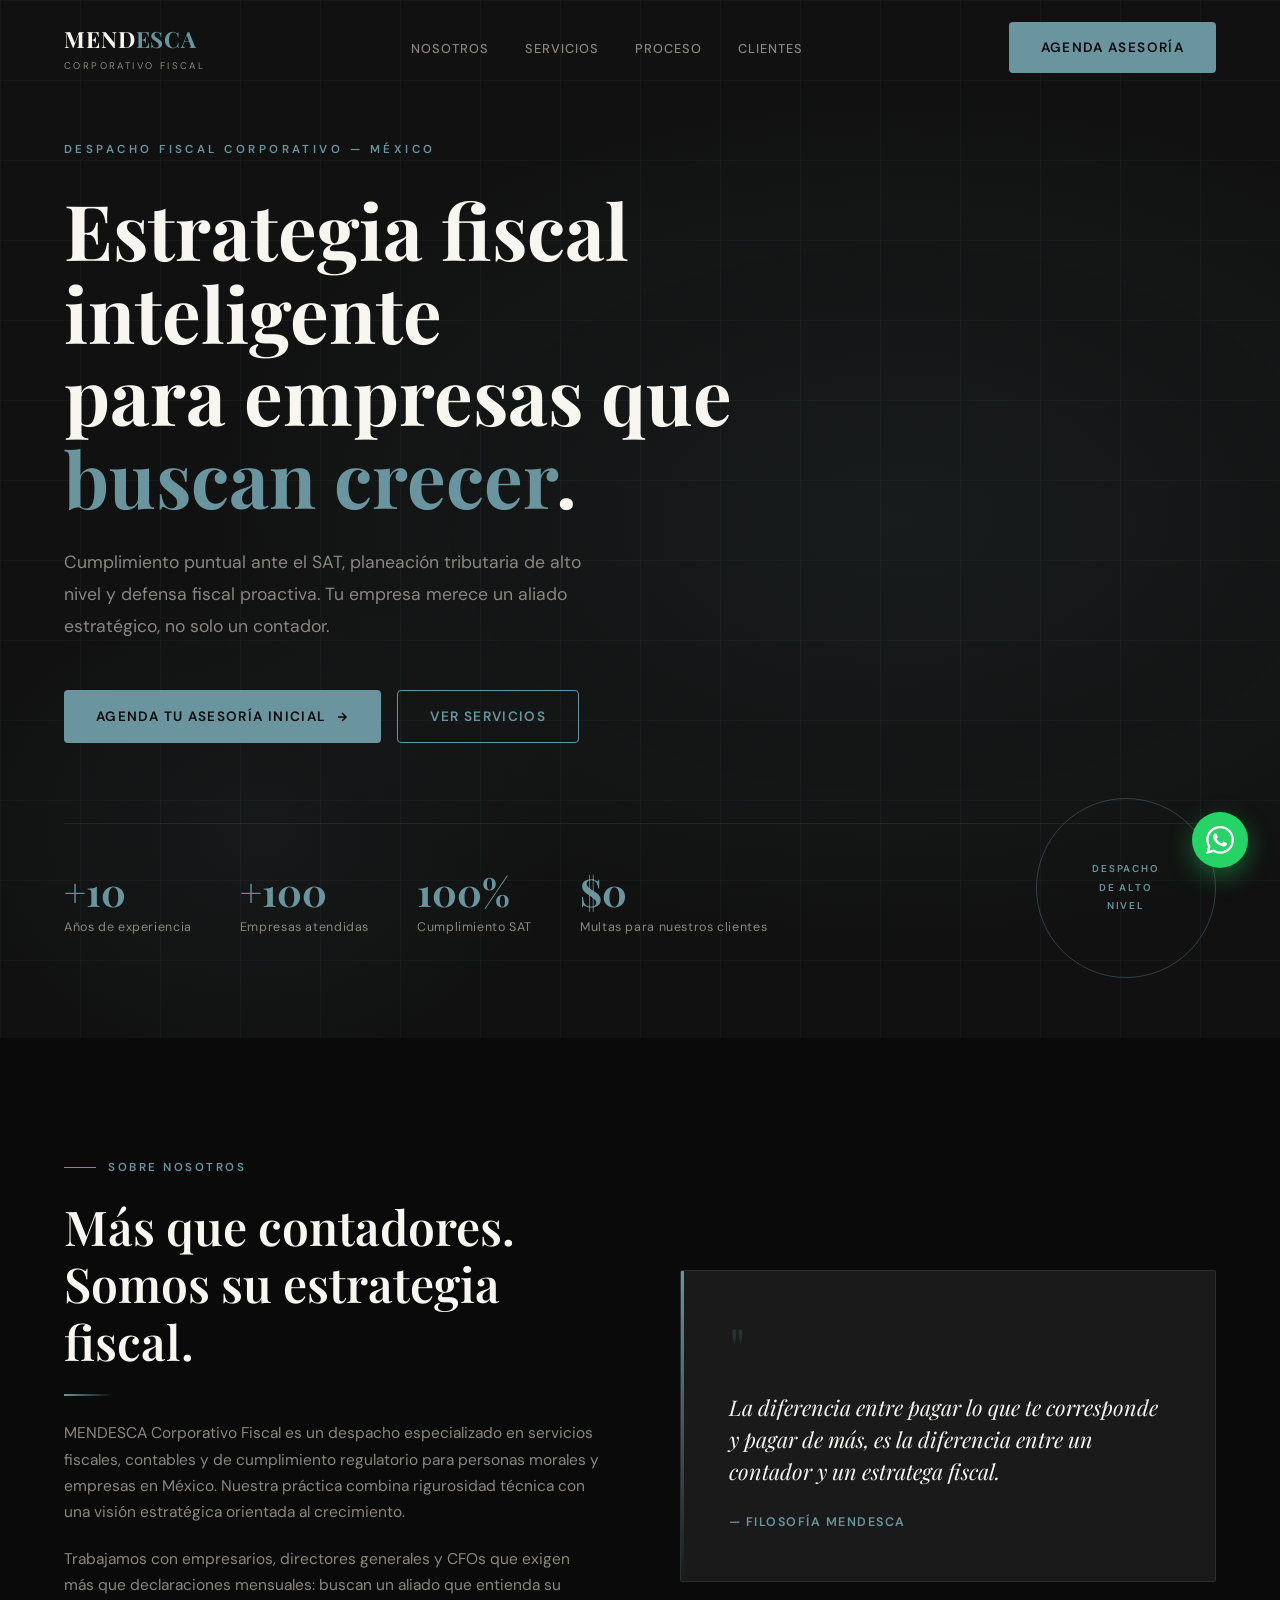
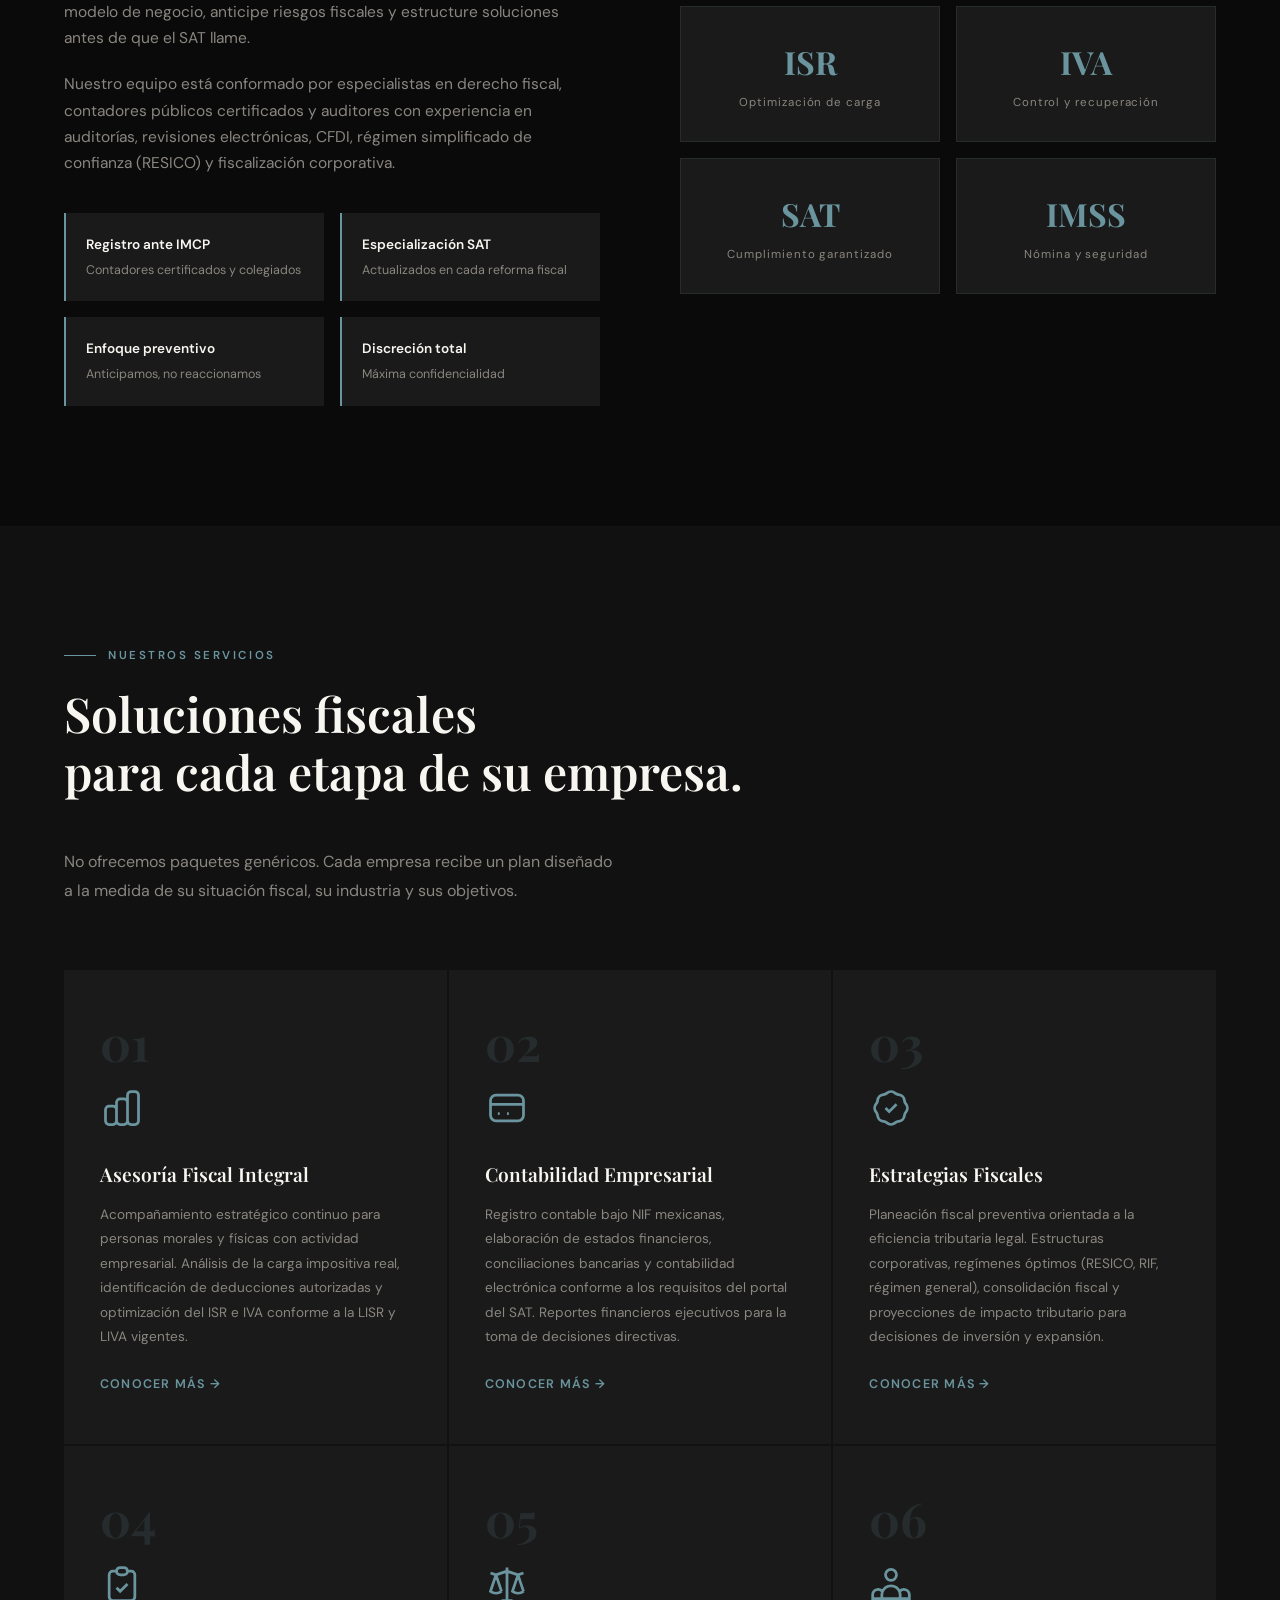
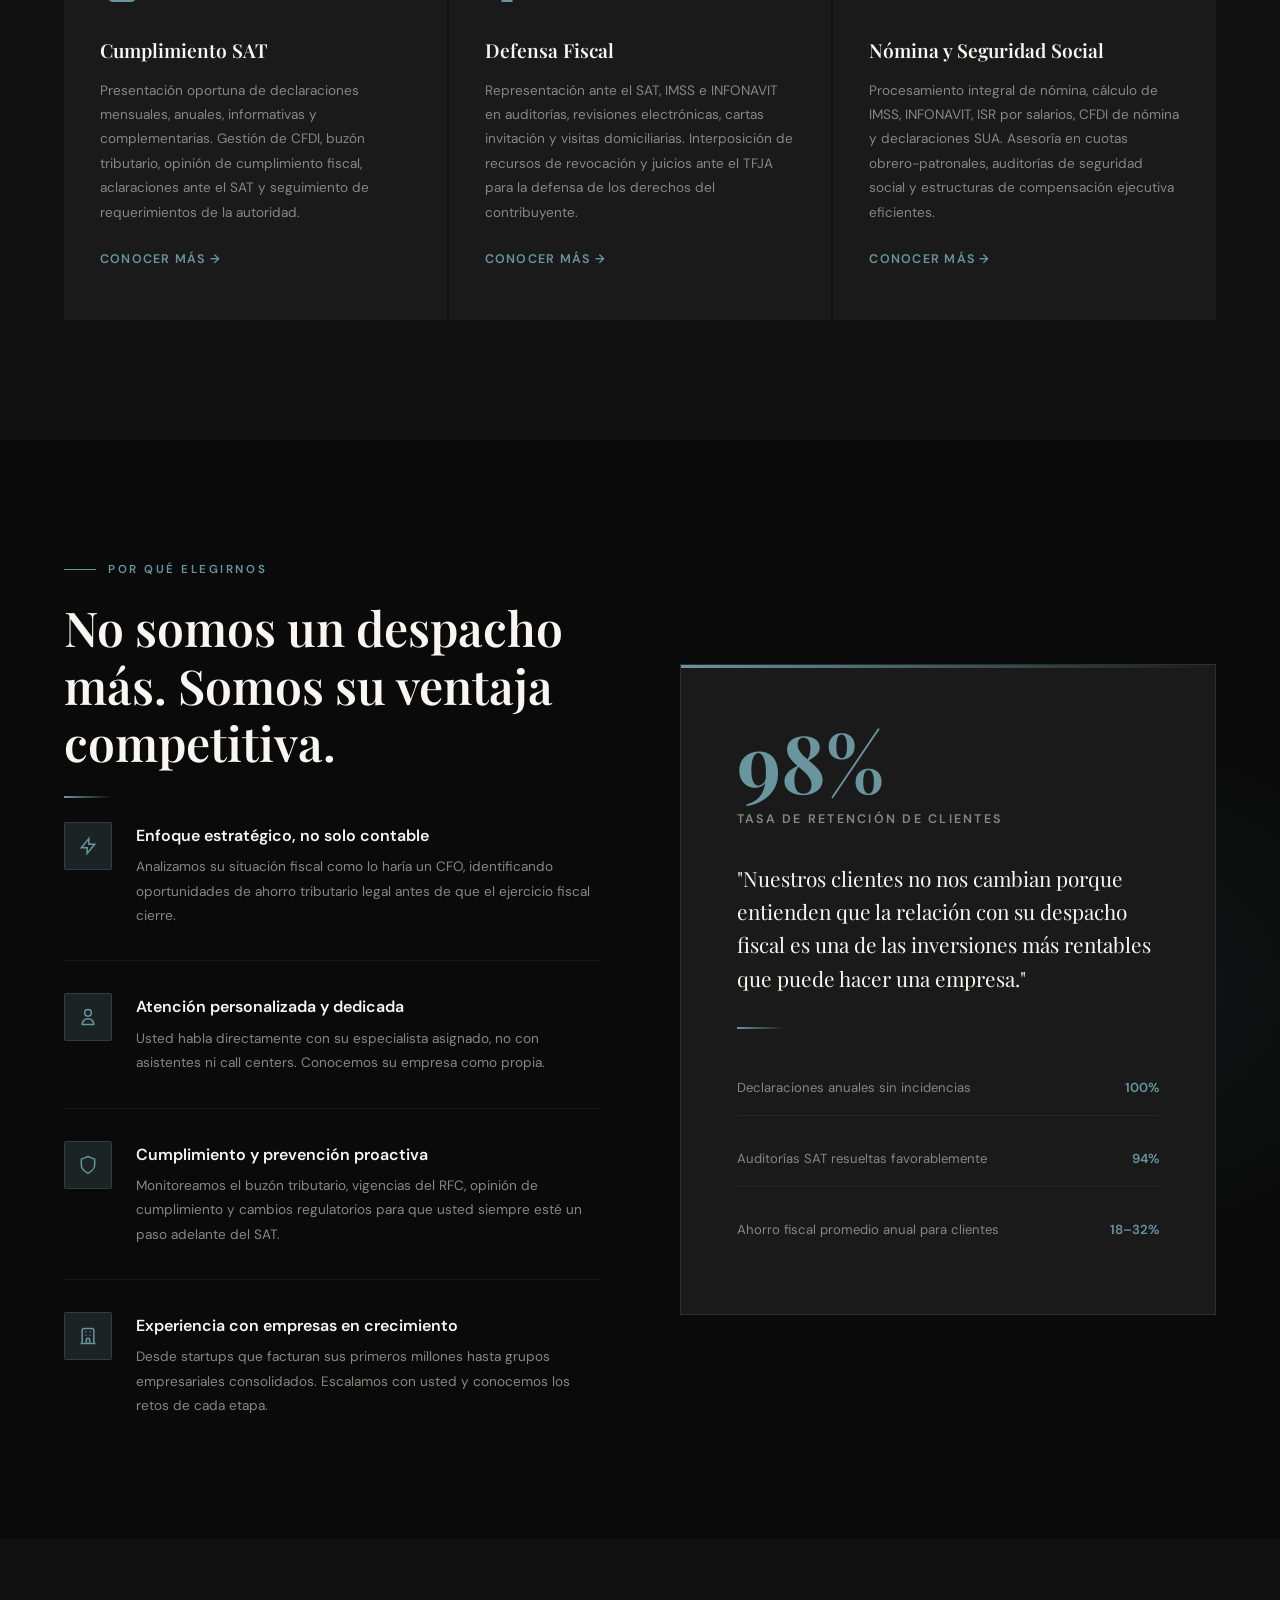
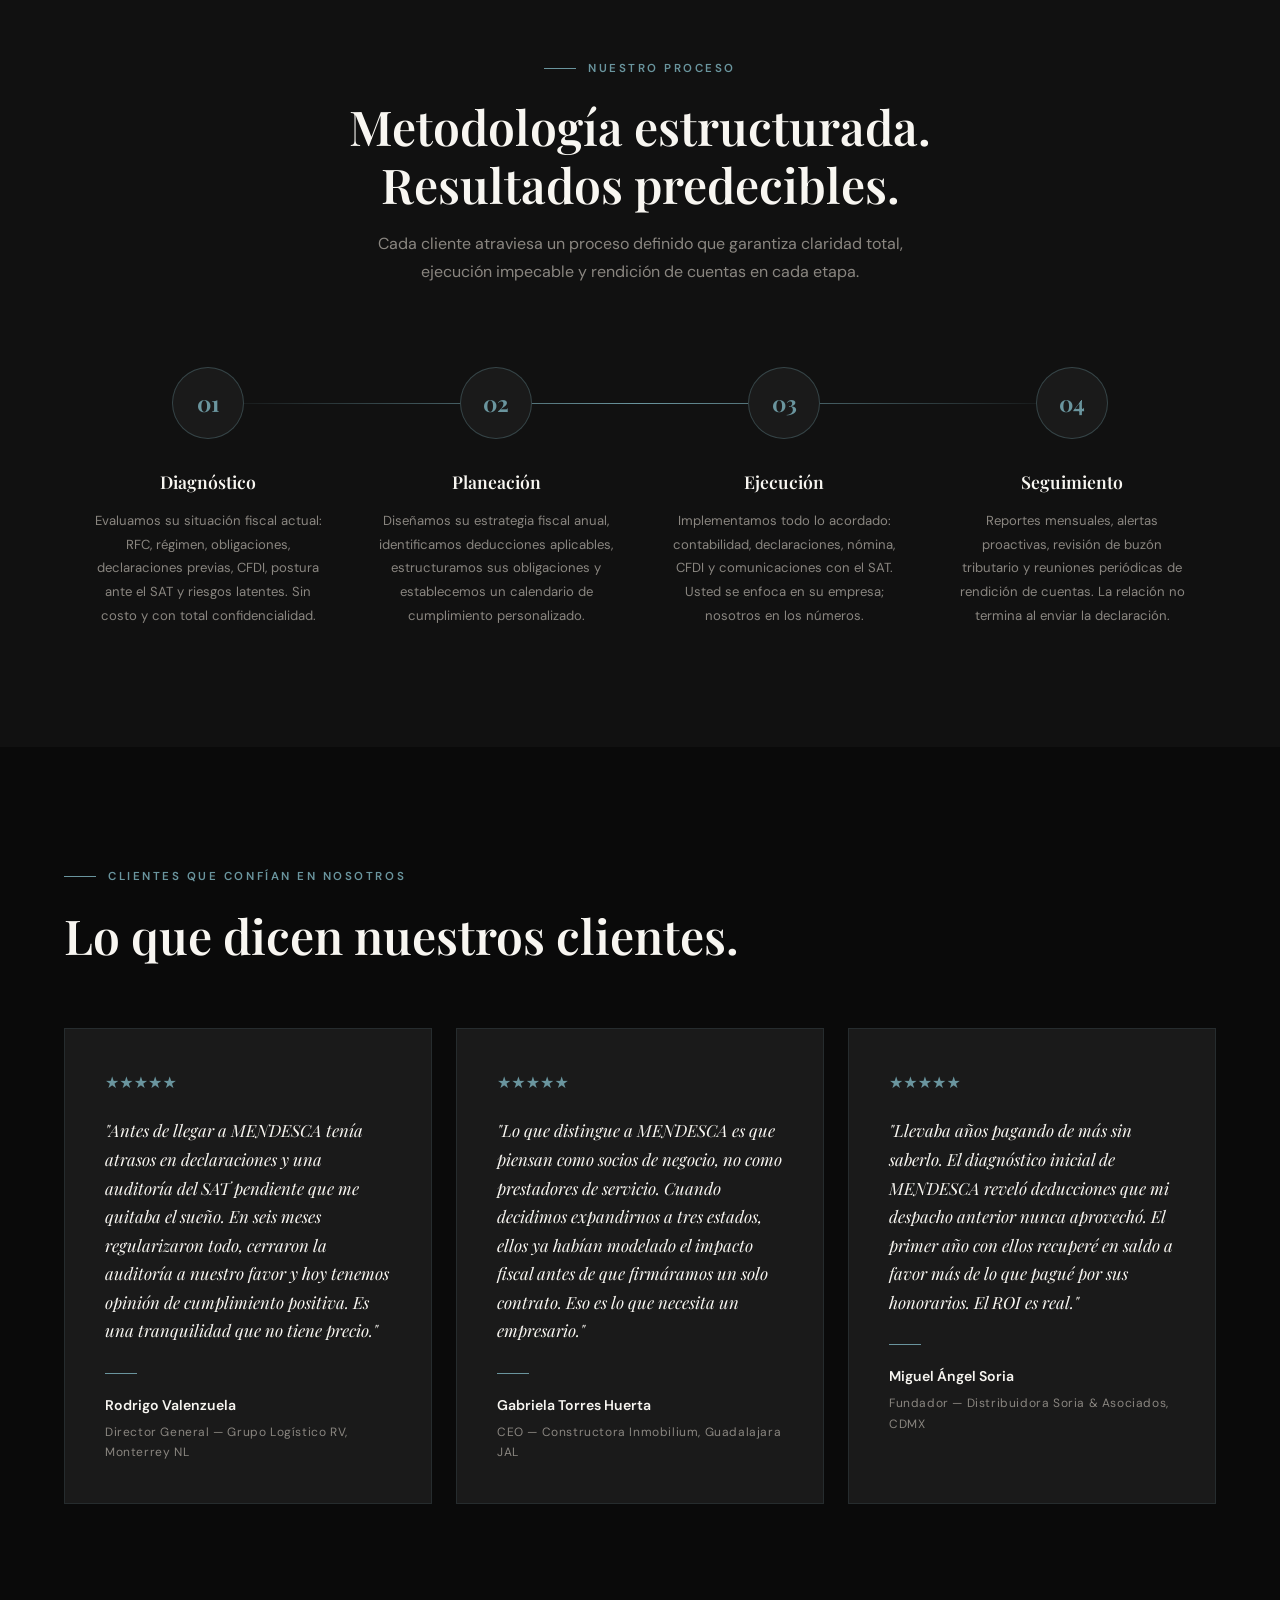
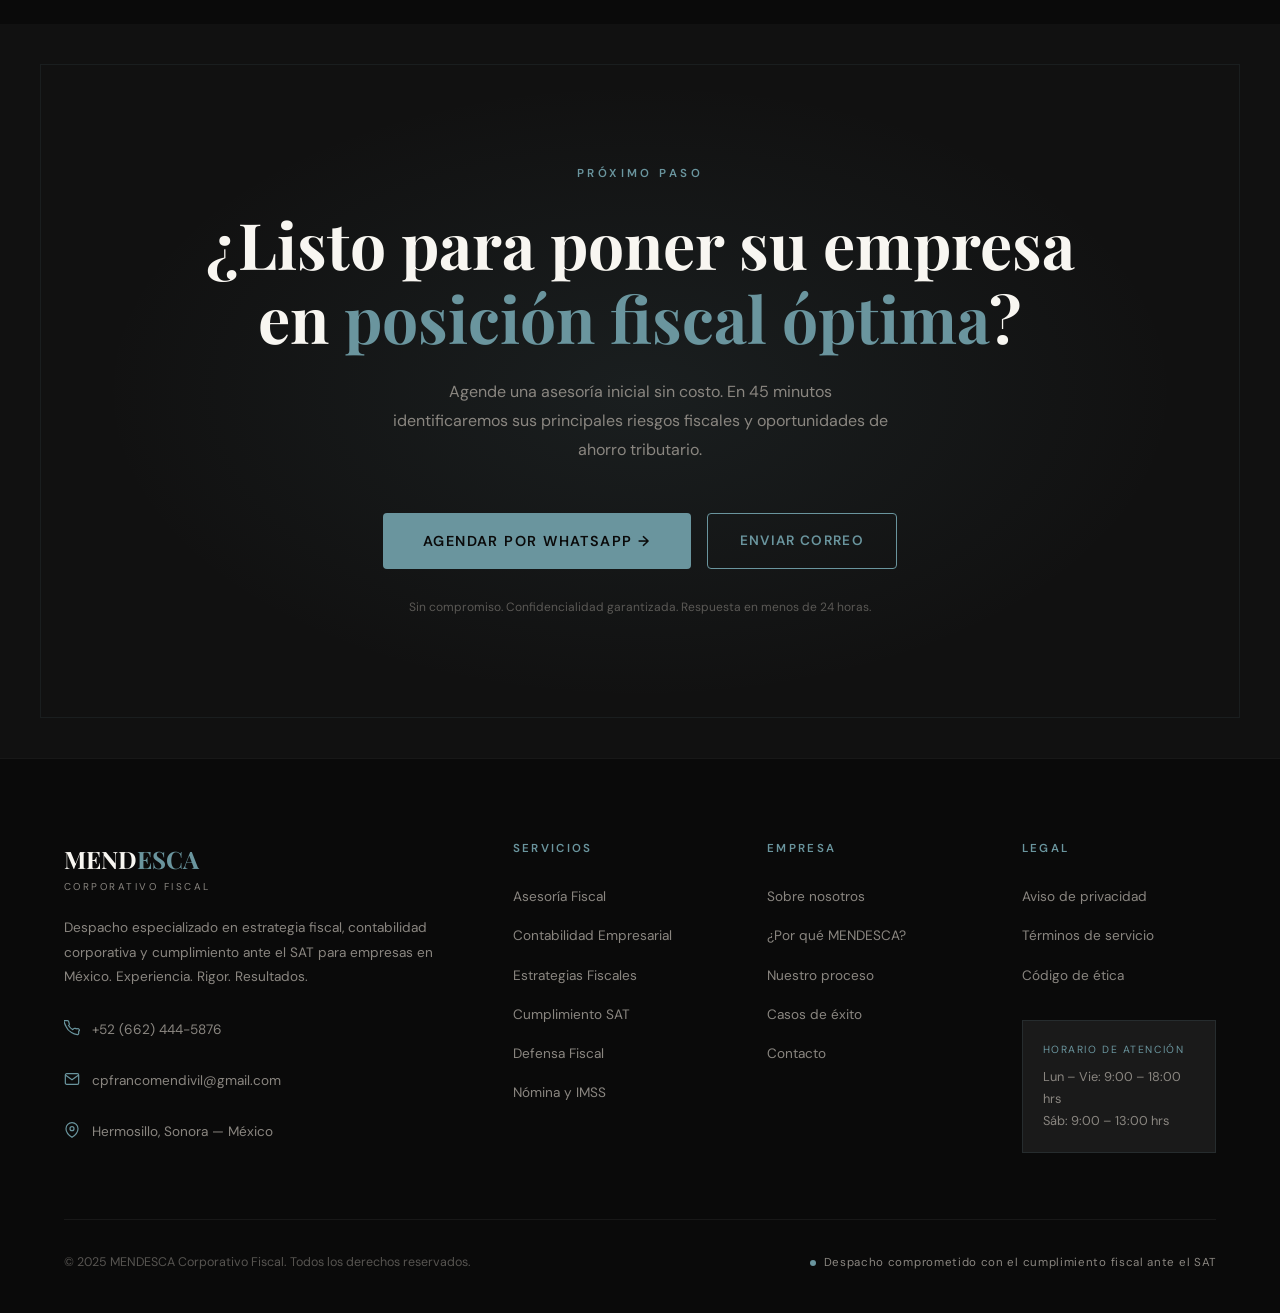
==== HTML PAGINA WEB.html @ 795a4890 "Add files via upload" ====
<!DOCTYPE html>
<html lang="es">
<head>
  <meta charset="UTF-8" />
  <meta name="viewport" content="width=device-width, initial-scale=1.0" />
  <title>MENDESCA Corporativo Fiscal | Estrategia Fiscal para Empresas en México</title>
  <meta name="description" content="Despacho fiscal y contable de alto nivel en México. Asesoría fiscal, cumplimiento SAT, defensa fiscal y estrategias tributarias para empresas." />

  <!-- Fonts -->
  <link rel="preconnect" href="https://fonts.googleapis.com" />
  <link rel="preconnect" href="https://fonts.gstatic.com" crossorigin />
  <link href="https://fonts.googleapis.com/css2?family=Playfair+Display:wght@400;600;700&family=DM+Sans:wght@300;400;500;600&display=swap" rel="stylesheet" />

  <style>
    /* ============================================================
       CSS VARIABLES & RESET
    ============================================================ */
    :root {
      --black:       #0a0a0a;
      --dark:        #111111;
      --dark-mid:    #1a1a1a;
      --charcoal:    #252525;
      --gold:        #6a959e;
      --gold-light:  #88b4bc;
      --gold-dim:    rgba(106,149,158,0.18);
      --white:       #f8f6f1;
      --off-white:   #ece9e2;
      --muted:       #8a8680;
      --serif:       'Playfair Display', Georgia, serif;
      --sans:        'DM Sans', system-ui, sans-serif;
      --radius:      4px;
      --transition:  0.35s cubic-bezier(0.4,0,0.2,1);
    }

    *, *::before, *::after { box-sizing: border-box; margin: 0; padding: 0; }

    html { scroll-behavior: smooth; font-size: 16px; }

    body {
      font-family: var(--sans);
      background: var(--black);
      color: var(--white);
      line-height: 1.7;
      overflow-x: hidden;
    }

    img { display: block; max-width: 100%; }
    a { color: inherit; text-decoration: none; }

    /* ============================================================
       UTILITIES
    ============================================================ */
    .container {
      width: 90%;
      max-width: 1200px;
      margin: 0 auto;
    }

    .section-label {
      font-family: var(--sans);
      font-size: 0.72rem;
      font-weight: 600;
      letter-spacing: 0.22em;
      text-transform: uppercase;
      color: var(--gold);
      display: flex;
      align-items: center;
      gap: 12px;
      margin-bottom: 20px;
    }
    .section-label::before {
      content: '';
      display: block;
      width: 32px;
      height: 1px;
      background: var(--gold);
    }

    .section-title {
      font-family: var(--serif);
      font-size: clamp(2rem, 4vw, 3rem);
      font-weight: 600;
      line-height: 1.2;
      color: var(--white);
      margin-bottom: 16px;
    }

    .section-subtitle {
      font-size: 1rem;
      color: var(--muted);
      max-width: 560px;
      line-height: 1.8;
    }

    .btn {
      display: inline-flex;
      align-items: center;
      gap: 10px;
      padding: 14px 32px;
      font-family: var(--sans);
      font-size: 0.85rem;
      font-weight: 600;
      letter-spacing: 0.1em;
      text-transform: uppercase;
      border-radius: var(--radius);
      cursor: pointer;
      transition: var(--transition);
      border: none;
    }
    .btn-gold {
      background: var(--gold);
      color: var(--black);
    }
    .btn-gold:hover {
      background: var(--gold-light);
      transform: translateY(-2px);
      box-shadow: 0 12px 32px rgba(106,149,158,0.40);
    }
    .btn-outline {
      background: transparent;
      color: var(--gold);
      border: 1px solid var(--gold);
    }
    .btn-outline:hover {
      background: var(--gold-dim);
      transform: translateY(-2px);
    }

    .gold-line {
      width: 48px;
      height: 2px;
      background: linear-gradient(90deg, var(--gold), transparent);
      margin: 24px 0;
    }

    /* ============================================================
       NAVIGATION
    ============================================================ */
    #nav {
      position: fixed;
      top: 0; left: 0; right: 0;
      z-index: 999;
      padding: 20px 0;
      transition: var(--transition);
    }
    #nav.scrolled {
      background: rgba(10,10,10,0.96);
      backdrop-filter: blur(12px);
      padding: 14px 0;
      border-bottom: 1px solid rgba(106,149,158,0.15);
    }
    .nav-inner {
      display: flex;
      align-items: center;
      justify-content: space-between;
    }
    .nav-logo {
      display: flex;
      flex-direction: column;
    }
    .nav-logo-name {
      font-family: var(--serif);
      font-size: 1.4rem;
      font-weight: 700;
      color: var(--white);
      letter-spacing: 0.04em;
    }
    .nav-logo-name span { color: var(--gold); }
    .nav-logo-sub {
      font-size: 0.6rem;
      letter-spacing: 0.25em;
      text-transform: uppercase;
      color: var(--muted);
    }
    .nav-links {
      display: flex;
      gap: 36px;
      list-style: none;
    }
    .nav-links a {
      font-size: 0.8rem;
      font-weight: 500;
      letter-spacing: 0.08em;
      text-transform: uppercase;
      color: var(--muted);
      transition: color var(--transition);
    }
    .nav-links a:hover { color: var(--gold); }
    .nav-cta { display: flex; align-items: center; }

    /* Mobile nav */
    .hamburger {
      display: none;
      flex-direction: column;
      gap: 5px;
      cursor: pointer;
      background: none;
      border: none;
      padding: 4px;
    }
    .hamburger span {
      display: block;
      width: 24px;
      height: 1.5px;
      background: var(--white);
      transition: var(--transition);
    }
    .mobile-menu {
      display: none;
      position: fixed;
      inset: 0;
      background: var(--dark);
      z-index: 998;
      flex-direction: column;
      align-items: center;
      justify-content: center;
      gap: 32px;
    }
    .mobile-menu.open { display: flex; }
    .mobile-menu a {
      font-family: var(--serif);
      font-size: 2rem;
      color: var(--white);
      transition: color var(--transition);
    }
    .mobile-menu a:hover { color: var(--gold); }
    .mobile-close {
      position: absolute;
      top: 28px; right: 5%;
      background: none;
      border: none;
      color: var(--muted);
      font-size: 2rem;
      cursor: pointer;
    }

    /* ============================================================
       HERO
    ============================================================ */
    #hero {
      min-height: 100vh;
      display: flex;
      align-items: center;
      position: relative;
      overflow: hidden;
      background: var(--dark);
    }
    .hero-bg {
      position: absolute;
      inset: 0;
      background:
        radial-gradient(ellipse 80% 60% at 70% 50%, rgba(106,149,158,0.08) 0%, transparent 70%),
        radial-gradient(ellipse 40% 40% at 20% 80%, rgba(106,149,158,0.06) 0%, transparent 60%);
    }
    .hero-grid-lines {
      position: absolute;
      inset: 0;
      background-image:
        linear-gradient(rgba(106,149,158,0.06) 1px, transparent 1px),
        linear-gradient(90deg, rgba(106,149,158,0.06) 1px, transparent 1px);
      background-size: 80px 80px;
    }
    .hero-content {
      position: relative;
      z-index: 2;
      padding: 140px 0 100px;
    }
    .hero-eyebrow {
      font-size: 0.72rem;
      font-weight: 600;
      letter-spacing: 0.3em;
      text-transform: uppercase;
      color: var(--gold);
      margin-bottom: 28px;
      opacity: 0;
      animation: fadeUp 0.9s ease forwards 0.2s;
    }
    .hero-title {
      font-family: var(--serif);
      font-size: clamp(2.8rem, 6vw, 5.2rem);
      font-weight: 700;
      line-height: 1.08;
      color: var(--white);
      max-width: 820px;
      margin-bottom: 28px;
      opacity: 0;
      animation: fadeUp 0.9s ease forwards 0.4s;
    }
    .hero-title em {
      font-style: normal;
      color: var(--gold);
    }
    .hero-subtitle {
      font-size: 1.1rem;
      color: var(--muted);
      max-width: 520px;
      line-height: 1.8;
      margin-bottom: 48px;
      opacity: 0;
      animation: fadeUp 0.9s ease forwards 0.6s;
    }
    .hero-actions {
      display: flex;
      gap: 16px;
      flex-wrap: wrap;
      opacity: 0;
      animation: fadeUp 0.9s ease forwards 0.8s;
    }
    .hero-stats {
      display: flex;
      gap: 48px;
      margin-top: 80px;
      padding-top: 48px;
      border-top: 1px solid rgba(255,255,255,0.07);
      flex-wrap: wrap;
      opacity: 0;
      animation: fadeUp 0.9s ease forwards 1s;
    }
    .stat-num {
      font-family: var(--serif);
      font-size: 2.4rem;
      font-weight: 700;
      color: var(--gold);
      line-height: 1;
    }
    .stat-label {
      font-size: 0.78rem;
      color: var(--muted);
      letter-spacing: 0.05em;
      margin-top: 6px;
    }
    .hero-badge {
      position: absolute;
      right: 5%;
      bottom: 60px;
      width: 180px;
      height: 180px;
      border-radius: 50%;
      border: 1px solid rgba(106,149,158,0.35);
      display: flex;
      align-items: center;
      justify-content: center;
      text-align: center;
      opacity: 0;
      animation: fadeIn 1s ease forwards 1.2s, spinSlow 30s linear infinite;
    }
    .hero-badge-inner {
      font-size: 0.62rem;
      font-weight: 600;
      letter-spacing: 0.2em;
      text-transform: uppercase;
      color: var(--gold);
      line-height: 1.9;
    }

    /* ============================================================
       SOBRE NOSOTROS
    ============================================================ */
    #nosotros {
      padding: 120px 0;
      background: var(--black);
    }
    .nosotros-grid {
      display: grid;
      grid-template-columns: 1fr 1fr;
      gap: 80px;
      align-items: center;
    }
    .nosotros-visual {
      position: relative;
    }
    .nosotros-card {
      background: var(--dark-mid);
      border: 1px solid rgba(106,149,158,0.18);
      border-radius: 2px;
      padding: 48px;
      position: relative;
      overflow: hidden;
    }
    .nosotros-card::before {
      content: '';
      position: absolute;
      top: 0; left: 0;
      width: 3px;
      height: 100%;
      background: linear-gradient(to bottom, var(--gold), transparent);
    }
    .nosotros-card-quote {
      font-family: var(--serif);
      font-size: 3.5rem;
      color: var(--gold-dim);
      line-height: 1;
      margin-bottom: 16px;
    }
    .nosotros-card-text {
      font-family: var(--serif);
      font-size: 1.35rem;
      font-weight: 400;
      color: var(--white);
      line-height: 1.5;
      font-style: italic;
    }
    .nosotros-card-author {
      margin-top: 24px;
      font-size: 0.78rem;
      font-weight: 600;
      letter-spacing: 0.12em;
      text-transform: uppercase;
      color: var(--gold);
    }
    .nosotros-tag {
      display: inline-block;
      background: var(--gold-dim);
      border: 1px solid rgba(106,149,158,0.25);
      color: var(--gold);
      font-size: 0.72rem;
      font-weight: 600;
      letter-spacing: 0.15em;
      text-transform: uppercase;
      padding: 6px 14px;
      border-radius: 2px;
      margin-bottom: 12px;
    }
    .nosotros-text p {
      color: var(--muted);
      margin-bottom: 20px;
      font-size: 0.97rem;
    }
    .nosotros-pillars {
      display: grid;
      grid-template-columns: 1fr 1fr;
      gap: 16px;
      margin-top: 36px;
    }
    .pillar {
      padding: 20px;
      background: var(--dark-mid);
      border-left: 2px solid var(--gold);
    }
    .pillar-title {
      font-weight: 600;
      font-size: 0.85rem;
      color: var(--white);
      margin-bottom: 4px;
    }
    .pillar-text {
      font-size: 0.78rem;
      color: var(--muted);
    }

    /* ============================================================
       SERVICIOS
    ============================================================ */
    #servicios {
      padding: 120px 0;
      background: var(--dark);
    }
    .servicios-header {
      display: flex;
      align-items: flex-end;
      justify-content: space-between;
      margin-bottom: 64px;
      gap: 32px;
      flex-wrap: wrap;
    }
    .servicios-grid {
      display: grid;
      grid-template-columns: repeat(3, 1fr);
      gap: 2px;
    }
    .servicio-card {
      background: var(--dark-mid);
      padding: 48px 36px;
      position: relative;
      overflow: hidden;
      transition: var(--transition);
      cursor: default;
    }
    .servicio-card::after {
      content: '';
      position: absolute;
      bottom: 0; left: 0;
      width: 100%;
      height: 2px;
      background: linear-gradient(90deg, var(--gold), transparent);
      transform: scaleX(0);
      transform-origin: left;
      transition: transform var(--transition);
    }
    .servicio-card:hover { background: var(--charcoal); }
    .servicio-card:hover::after { transform: scaleX(1); }
    .servicio-num {
      font-family: var(--serif);
      font-size: 3rem;
      font-weight: 700;
      color: rgba(106,149,158,0.15);
      line-height: 1;
      margin-bottom: 20px;
      transition: var(--transition);
    }
    .servicio-card:hover .servicio-num { color: rgba(106,149,158,0.30); }
    .servicio-icon {
      width: 44px;
      height: 44px;
      margin-bottom: 20px;
      color: var(--gold);
    }
    .servicio-title {
      font-family: var(--serif);
      font-size: 1.2rem;
      font-weight: 600;
      color: var(--white);
      margin-bottom: 12px;
    }
    .servicio-text {
      font-size: 0.85rem;
      color: var(--muted);
      line-height: 1.8;
    }
    .servicio-link {
      display: inline-flex;
      align-items: center;
      gap: 8px;
      margin-top: 24px;
      font-size: 0.78rem;
      font-weight: 600;
      letter-spacing: 0.1em;
      text-transform: uppercase;
      color: var(--gold);
      transition: gap var(--transition);
    }
    .servicio-card:hover .servicio-link { gap: 14px; }

    /* ============================================================
       DIFERENCIADORES
    ============================================================ */
    #diferenciadores {
      padding: 120px 0;
      background: var(--black);
      position: relative;
      overflow: hidden;
    }
    .dif-bg {
      position: absolute;
      right: -10%;
      top: 50%;
      transform: translateY(-50%);
      width: 500px;
      height: 500px;
      border-radius: 50%;
      background: radial-gradient(circle, rgba(106,149,158,0.07) 0%, transparent 70%);
      pointer-events: none;
    }
    .dif-grid {
      display: grid;
      grid-template-columns: 1fr 1fr;
      gap: 80px;
      align-items: center;
    }
    .dif-list {
      display: flex;
      flex-direction: column;
      gap: 32px;
    }
    .dif-item {
      display: flex;
      gap: 24px;
      align-items: flex-start;
      padding-bottom: 32px;
      border-bottom: 1px solid rgba(255,255,255,0.05);
    }
    .dif-item:last-child { border-bottom: none; padding-bottom: 0; }
    .dif-icon-wrap {
      flex-shrink: 0;
      width: 48px;
      height: 48px;
      background: var(--gold-dim);
      border: 1px solid rgba(106,149,158,0.25);
      border-radius: 2px;
      display: flex;
      align-items: center;
      justify-content: center;
      color: var(--gold);
    }
    .dif-content-title {
      font-weight: 600;
      font-size: 1rem;
      color: var(--white);
      margin-bottom: 6px;
    }
    .dif-content-text {
      font-size: 0.85rem;
      color: var(--muted);
      line-height: 1.8;
    }
    .dif-highlight {
      background: var(--dark-mid);
      border: 1px solid rgba(106,149,158,0.18);
      padding: 56px;
      position: relative;
    }
    .dif-highlight::before {
      content: '';
      position: absolute;
      top: 0; left: 0;
      width: 100%; height: 3px;
      background: linear-gradient(90deg, var(--gold), transparent);
    }
    .dif-highlight-num {
      font-family: var(--serif);
      font-size: 5rem;
      font-weight: 700;
      color: var(--gold);
      line-height: 1;
      margin-bottom: 8px;
    }
    .dif-highlight-label {
      font-size: 0.78rem;
      font-weight: 600;
      letter-spacing: 0.18em;
      text-transform: uppercase;
      color: var(--muted);
      margin-bottom: 32px;
    }
    .dif-highlight-text {
      font-family: var(--serif);
      font-size: 1.3rem;
      color: var(--white);
      line-height: 1.6;
    }

    /* ============================================================
       PROCESO
    ============================================================ */
    #proceso {
      padding: 120px 0;
      background: var(--dark);
    }
    .proceso-header { text-align: center; margin-bottom: 80px; }
    .proceso-header .section-subtitle { margin: 0 auto; }
    .proceso-steps {
      display: grid;
      grid-template-columns: repeat(4, 1fr);
      position: relative;
    }
    .proceso-steps::before {
      content: '';
      position: absolute;
      top: 36px;
      left: 12.5%;
      right: 12.5%;
      height: 1px;
      background: linear-gradient(90deg, transparent, var(--gold), transparent);
    }
    .paso {
      text-align: center;
      padding: 0 24px;
      position: relative;
    }
    .paso-num-wrap {
      width: 72px;
      height: 72px;
      border-radius: 50%;
      background: var(--dark-mid);
      border: 1px solid rgba(106,149,158,0.35);
      display: flex;
      align-items: center;
      justify-content: center;
      margin: 0 auto 28px;
      position: relative;
      z-index: 1;
    }
    .paso-num {
      font-family: var(--serif);
      font-size: 1.4rem;
      font-weight: 700;
      color: var(--gold);
    }
    .paso-title {
      font-family: var(--serif);
      font-size: 1.1rem;
      font-weight: 600;
      color: var(--white);
      margin-bottom: 12px;
    }
    .paso-text {
      font-size: 0.82rem;
      color: var(--muted);
      line-height: 1.8;
    }

    /* ============================================================
       TESTIMONIOS
    ============================================================ */
    #testimonios {
      padding: 120px 0;
      background: var(--black);
    }
    .testimonios-header { margin-bottom: 64px; }
    .testimonios-grid {
      display: grid;
      grid-template-columns: repeat(3, 1fr);
      gap: 24px;
    }
    .testimonio {
      background: var(--dark-mid);
      border: 1px solid rgba(106,149,158,0.15);
      padding: 40px;
      position: relative;
      transition: var(--transition);
    }
    .testimonio:hover {
      border-color: rgba(106,149,158,0.35);
      transform: translateY(-4px);
    }
    .testimonio-stars {
      display: flex;
      gap: 4px;
      margin-bottom: 20px;
      color: var(--gold);
    }
    .testimonio-text {
      font-family: var(--serif);
      font-size: 1.05rem;
      color: var(--white);
      line-height: 1.7;
      margin-bottom: 28px;
      font-style: italic;
    }
    .testimonio-divider {
      width: 32px;
      height: 1px;
      background: var(--gold);
      margin-bottom: 20px;
    }
    .testimonio-name {
      font-weight: 600;
      font-size: 0.88rem;
      color: var(--white);
      margin-bottom: 4px;
    }
    .testimonio-role {
      font-size: 0.75rem;
      color: var(--muted);
      letter-spacing: 0.05em;
    }

    /* ============================================================
       CALL TO ACTION
    ============================================================ */
    #cta {
      padding: 140px 0;
      background: var(--dark);
      position: relative;
      overflow: hidden;
      text-align: center;
    }
    .cta-bg {
      position: absolute;
      inset: 0;
      background:
        radial-gradient(ellipse 60% 60% at 50% 50%, rgba(106,149,158,0.10) 0%, transparent 70%);
    }
    .cta-border {
      position: absolute;
      inset: 40px;
      border: 1px solid rgba(106,149,158,0.10);
      pointer-events: none;
    }
    .cta-content { position: relative; z-index: 1; }
    .cta-label {
      font-size: 0.72rem;
      font-weight: 600;
      letter-spacing: 0.3em;
      text-transform: uppercase;
      color: var(--gold);
      margin-bottom: 24px;
    }
    .cta-title {
      font-family: var(--serif);
      font-size: clamp(2.2rem, 5vw, 4rem);
      font-weight: 700;
      color: var(--white);
      line-height: 1.15;
      margin-bottom: 24px;
    }
    .cta-title em { font-style: normal; color: var(--gold); }
    .cta-sub {
      font-size: 1rem;
      color: var(--muted);
      max-width: 500px;
      margin: 0 auto 48px;
      line-height: 1.8;
    }
    .cta-actions {
      display: flex;
      justify-content: center;
      gap: 16px;
      flex-wrap: wrap;
    }
    .cta-disclaimer {
      margin-top: 28px;
      font-size: 0.75rem;
      color: var(--muted);
      opacity: 0.6;
    }

    /* ============================================================
       FOOTER
    ============================================================ */
    #footer {
      background: var(--black);
      padding: 80px 0 40px;
      border-top: 1px solid rgba(255,255,255,0.06);
    }
    .footer-grid {
      display: grid;
      grid-template-columns: 2fr 1fr 1fr 1fr;
      gap: 60px;
      margin-bottom: 60px;
    }
    .footer-brand-name {
      font-family: var(--serif);
      font-size: 1.5rem;
      font-weight: 700;
      color: var(--white);
    }
    .footer-brand-name span { color: var(--gold); }
    .footer-brand-sub {
      font-size: 0.62rem;
      letter-spacing: 0.25em;
      text-transform: uppercase;
      color: var(--muted);
      margin-bottom: 20px;
    }
    .footer-desc {
      font-size: 0.85rem;
      color: var(--muted);
      line-height: 1.8;
      margin-top: 16px;
    }
    .footer-contact-item {
      display: flex;
      align-items: flex-start;
      gap: 12px;
      margin-bottom: 16px;
    }
    .footer-contact-icon {
      color: var(--gold);
      margin-top: 2px;
      flex-shrink: 0;
    }
    .footer-contact-text {
      font-size: 0.85rem;
      color: var(--muted);
    }
    .footer-contact-text a { transition: color var(--transition); }
    .footer-contact-text a:hover { color: var(--gold); }
    .footer-col-title {
      font-size: 0.72rem;
      font-weight: 600;
      letter-spacing: 0.2em;
      text-transform: uppercase;
      color: var(--gold);
      margin-bottom: 24px;
    }
    .footer-links {
      list-style: none;
      display: flex;
      flex-direction: column;
      gap: 12px;
    }
    .footer-links a {
      font-size: 0.85rem;
      color: var(--muted);
      transition: color var(--transition);
    }
    .footer-links a:hover { color: var(--white); }
    .footer-bottom {
      border-top: 1px solid rgba(255,255,255,0.06);
      padding-top: 32px;
      display: flex;
      align-items: center;
      justify-content: space-between;
      flex-wrap: wrap;
      gap: 16px;
    }
    .footer-copy {
      font-size: 0.78rem;
      color: var(--muted);
      opacity: 0.6;
    }
    .footer-sat-badge {
      display: flex;
      align-items: center;
      gap: 8px;
      font-size: 0.72rem;
      color: var(--muted);
      letter-spacing: 0.06em;
    }
    .footer-sat-badge::before {
      content: '';
      display: block;
      width: 6px;
      height: 6px;
      border-radius: 50%;
      background: var(--gold);
    }

    /* WhatsApp Float Button */
    .whatsapp-float {
      position: fixed;
      bottom: 32px;
      right: 32px;
      z-index: 997;
      width: 56px;
      height: 56px;
      border-radius: 50%;
      background: #25d366;
      display: flex;
      align-items: center;
      justify-content: center;
      box-shadow: 0 8px 24px rgba(37,211,102,0.4);
      transition: var(--transition);
    }
    .whatsapp-float:hover {
      transform: scale(1.1);
      box-shadow: 0 12px 32px rgba(37,211,102,0.5);
    }
    .whatsapp-float svg { width: 28px; height: 28px; fill: white; }

    /* ============================================================
       ANIMATIONS
    ============================================================ */
    @keyframes fadeUp {
      from { opacity: 0; transform: translateY(28px); }
      to   { opacity: 1; transform: translateY(0); }
    }
    @keyframes fadeIn {
      from { opacity: 0; }
      to   { opacity: 1; }
    }
    @keyframes spinSlow {
      from { transform: translateY(-50%) rotate(0deg); }
      to   { transform: translateY(-50%) rotate(360deg); }
    }

    /* Scroll reveal */
    .reveal {
      opacity: 0;
      transform: translateY(32px);
      transition: opacity 0.7s ease, transform 0.7s ease;
    }
    .reveal.visible {
      opacity: 1;
      transform: translateY(0);
    }

    /* ============================================================
       RESPONSIVE
    ============================================================ */
    @media (max-width: 1024px) {
      .servicios-grid { grid-template-columns: repeat(2, 1fr); }
      .nosotros-grid { grid-template-columns: 1fr; gap: 48px; }
      .dif-grid { grid-template-columns: 1fr; gap: 48px; }
      .footer-grid { grid-template-columns: 1fr 1fr; gap: 40px; }
    }

    @media (max-width: 768px) {
      .nav-links { display: none; }
      .nav-cta { display: none; }
      .hamburger { display: flex; }

      .servicios-grid { grid-template-columns: 1fr; }
      .proceso-steps {
        grid-template-columns: 1fr 1fr;
        gap: 40px;
      }
      .proceso-steps::before { display: none; }
      .testimonios-grid { grid-template-columns: 1fr; }
      .footer-grid { grid-template-columns: 1fr; gap: 32px; }
      .nosotros-pillars { grid-template-columns: 1fr; }
      .hero-badge { display: none; }
      .hero-stats { gap: 28px; }
      .dif-highlight { padding: 36px; }
    }

    @media (max-width: 480px) {
      .proceso-steps { grid-template-columns: 1fr; }
      .hero-actions { flex-direction: column; }
      .cta-actions { flex-direction: column; align-items: center; }
    }
  </style>
</head>
<body>

  <!-- ============================================================
       NAVIGATION
  ============================================================ -->
  <nav id="nav">
    <div class="container">
      <div class="nav-inner">
        <a href="#" class="nav-logo">
          <div class="nav-logo-name">MEND<span>ESCA</span></div>
          <div class="nav-logo-sub">Corporativo Fiscal</div>
        </a>

        <ul class="nav-links">
          <li><a href="#nosotros">Nosotros</a></li>
          <li><a href="#servicios">Servicios</a></li>
          <li><a href="#proceso">Proceso</a></li>
          <li><a href="#testimonios">Clientes</a></li>
        </ul>

        <div class="nav-cta">
          <a href="#cta" class="btn btn-gold">Agenda asesoría</a>
        </div>

        <button class="hamburger" id="hamburger" aria-label="Menú">
          <span></span><span></span><span></span>
        </button>
      </div>
    </div>
  </nav>

  <!-- Mobile Menu -->
  <div class="mobile-menu" id="mobileMenu">
    <button class="mobile-close" id="mobileClose">✕</button>
    <a href="#nosotros" class="mobile-link">Nosotros</a>
    <a href="#servicios" class="mobile-link">Servicios</a>
    <a href="#proceso" class="mobile-link">Proceso</a>
    <a href="#testimonios" class="mobile-link">Clientes</a>
    <a href="#cta" class="btn btn-gold" style="margin-top:16px;">Agenda asesoría</a>
  </div>


  <!-- ============================================================
       HERO
  ============================================================ -->
  <section id="hero">
    <div class="hero-bg"></div>
    <div class="hero-grid-lines"></div>

    <div class="container hero-content">
      <p class="hero-eyebrow">Despacho Fiscal Corporativo — México</p>

      <h1 class="hero-title">
        Estrategia fiscal inteligente<br />para empresas que<br /><em>buscan crecer</em>.
      </h1>

      <p class="hero-subtitle">
        Cumplimiento puntual ante el SAT, planeación tributaria de alto nivel y defensa fiscal
        proactiva. Tu empresa merece un aliado estratégico, no solo un contador.
      </p>

      <div class="hero-actions">
        <a href="#cta" class="btn btn-gold">
          Agenda tu asesoría inicial
          <svg width="14" height="14" viewBox="0 0 24 24" fill="none" stroke="currentColor" stroke-width="2.5"><path d="M5 12h14M12 5l7 7-7 7"/></svg>
        </a>
        <a href="#servicios" class="btn btn-outline">Ver servicios</a>
      </div>

      <div class="hero-stats">
        <div>
          <div class="stat-num">+10</div>
          <div class="stat-label">Años de experiencia</div>
        </div>
        <div>
          <div class="stat-num">+100</div>
          <div class="stat-label">Empresas atendidas</div>
        </div>
        <div>
          <div class="stat-num">100%</div>
          <div class="stat-label">Cumplimiento SAT</div>
        </div>
        <div>
          <div class="stat-num">$0</div>
          <div class="stat-label">Multas para nuestros clientes</div>
        </div>
      </div>
    </div>

    <div class="hero-badge">
      <div class="hero-badge-inner">
        Despacho<br />de Alto<br />Nivel
      </div>
    </div>
  </section>


  <!-- ============================================================
       SOBRE NOSOTROS
  ============================================================ -->
  <section id="nosotros">
    <div class="container">
      <div class="nosotros-grid">

        <div class="nosotros-text reveal">
          <span class="section-label">Sobre nosotros</span>
          <h2 class="section-title">Más que contadores.<br />Somos su estrategia fiscal.</h2>
          <div class="gold-line"></div>

          <p>MENDESCA Corporativo Fiscal es un despacho especializado en servicios fiscales, contables y de cumplimiento regulatorio para personas morales y empresas en México. Nuestra práctica combina rigurosidad técnica con una visión estratégica orientada al crecimiento.</p>

          <p>Trabajamos con empresarios, directores generales y CFOs que exigen más que declaraciones mensuales: buscan un aliado que entienda su modelo de negocio, anticipe riesgos fiscales y estructure soluciones antes de que el SAT llame.</p>

          <p>Nuestro equipo está conformado por especialistas en derecho fiscal, contadores públicos certificados y auditores con experiencia en auditorías, revisiones electrónicas, CFDI, régimen simplificado de confianza (RESICO) y fiscalización corporativa.</p>

          <div class="nosotros-pillars">
            <div class="pillar">
              <div class="pillar-title">Registro ante IMCP</div>
              <div class="pillar-text">Contadores certificados y colegiados</div>
            </div>
            <div class="pillar">
              <div class="pillar-title">Especialización SAT</div>
              <div class="pillar-text">Actualizados en cada reforma fiscal</div>
            </div>
            <div class="pillar">
              <div class="pillar-title">Enfoque preventivo</div>
              <div class="pillar-text">Anticipamos, no reaccionamos</div>
            </div>
            <div class="pillar">
              <div class="pillar-title">Discreción total</div>
              <div class="pillar-text">Máxima confidencialidad</div>
            </div>
          </div>
        </div>

        <div class="nosotros-visual reveal">
          <div class="nosotros-card">
            <div class="nosotros-card-quote">"</div>
            <p class="nosotros-card-text">
              La diferencia entre pagar lo que te corresponde y pagar de más, es la diferencia entre un contador y un estratega fiscal.
            </p>
            <div class="nosotros-card-author">— Filosofía MENDESCA</div>
          </div>

          <div style="margin-top: 24px; display: grid; grid-template-columns: 1fr 1fr; gap: 16px;">
            <div style="background: var(--dark-mid); border: 1px solid rgba(106,149,158,0.15); padding: 28px; text-align:center;">
              <div style="font-family: var(--serif); font-size: 2rem; color: var(--gold); font-weight: 700;">ISR</div>
              <div style="font-size: 0.72rem; color: var(--muted); margin-top:4px; letter-spacing: 0.08em;">Optimización de carga</div>
            </div>
            <div style="background: var(--dark-mid); border: 1px solid rgba(106,149,158,0.15); padding: 28px; text-align:center;">
              <div style="font-family: var(--serif); font-size: 2rem; color: var(--gold); font-weight: 700;">IVA</div>
              <div style="font-size: 0.72rem; color: var(--muted); margin-top:4px; letter-spacing: 0.08em;">Control y recuperación</div>
            </div>
            <div style="background: var(--dark-mid); border: 1px solid rgba(106,149,158,0.15); padding: 28px; text-align:center;">
              <div style="font-family: var(--serif); font-size: 2rem; color: var(--gold); font-weight: 700;">SAT</div>
              <div style="font-size: 0.72rem; color: var(--muted); margin-top:4px; letter-spacing: 0.08em;">Cumplimiento garantizado</div>
            </div>
            <div style="background: var(--dark-mid); border: 1px solid rgba(106,149,158,0.15); padding: 28px; text-align:center;">
              <div style="font-family: var(--serif); font-size: 2rem; color: var(--gold); font-weight: 700;">IMSS</div>
              <div style="font-size: 0.72rem; color: var(--muted); margin-top:4px; letter-spacing: 0.08em;">Nómina y seguridad</div>
            </div>
          </div>
        </div>

      </div>
    </div>
  </section>


  <!-- ============================================================
       SERVICIOS
  ============================================================ -->
  <section id="servicios">
    <div class="container">
      <div class="servicios-header">
        <div>
          <span class="section-label">Nuestros servicios</span>
          <h2 class="section-title">Soluciones fiscales<br />para cada etapa de su empresa.</h2>
        </div>
        <p class="section-subtitle" style="align-self: flex-end;">
          No ofrecemos paquetes genéricos. Cada empresa recibe un plan diseñado a la medida de su situación fiscal, su industria y sus objetivos.
        </p>
      </div>

      <div class="servicios-grid reveal">

        <!-- S1 -->
        <div class="servicio-card">
          <div class="servicio-num">01</div>
          <svg class="servicio-icon" viewBox="0 0 24 24" fill="none" stroke="currentColor" stroke-width="1.5"><path d="M9 19v-6a2 2 0 00-2-2H5a2 2 0 00-2 2v6a2 2 0 002 2h2a2 2 0 002-2zm0 0V9a2 2 0 012-2h2a2 2 0 012 2v10m-6 0a2 2 0 002 2h2a2 2 0 002-2m0 0V5a2 2 0 012-2h2a2 2 0 012 2v14a2 2 0 01-2 2h-2a2 2 0 01-2-2z"/></svg>
          <h3 class="servicio-title">Asesoría Fiscal Integral</h3>
          <p class="servicio-text">Acompañamiento estratégico continuo para personas morales y físicas con actividad empresarial. Análisis de la carga impositiva real, identificación de deducciones autorizadas y optimización del ISR e IVA conforme a la LISR y LIVA vigentes.</p>
          <span class="servicio-link">Conocer más →</span>
        </div>

        <!-- S2 -->
        <div class="servicio-card">
          <div class="servicio-num">02</div>
          <svg class="servicio-icon" viewBox="0 0 24 24" fill="none" stroke="currentColor" stroke-width="1.5"><path d="M3 10h18M7 15h1m4 0h1m-7 4h12a3 3 0 003-3V8a3 3 0 00-3-3H6a3 3 0 00-3 3v8a3 3 0 003 3z"/></svg>
          <h3 class="servicio-title">Contabilidad Empresarial</h3>
          <p class="servicio-text">Registro contable bajo NIF mexicanas, elaboración de estados financieros, conciliaciones bancarias y contabilidad electrónica conforme a los requisitos del portal del SAT. Reportes financieros ejecutivos para la toma de decisiones directivas.</p>
          <span class="servicio-link">Conocer más →</span>
        </div>

        <!-- S3 -->
        <div class="servicio-card">
          <div class="servicio-num">03</div>
          <svg class="servicio-icon" viewBox="0 0 24 24" fill="none" stroke="currentColor" stroke-width="1.5"><path d="M9 12l2 2 4-4M7.835 4.697a3.42 3.42 0 001.946-.806 3.42 3.42 0 014.438 0 3.42 3.42 0 001.946.806 3.42 3.42 0 013.138 3.138 3.42 3.42 0 00.806 1.946 3.42 3.42 0 010 4.438 3.42 3.42 0 00-.806 1.946 3.42 3.42 0 01-3.138 3.138 3.42 3.42 0 00-1.946.806 3.42 3.42 0 01-4.438 0 3.42 3.42 0 00-1.946-.806 3.42 3.42 0 01-3.138-3.138 3.42 3.42 0 00-.806-1.946 3.42 3.42 0 010-4.438 3.42 3.42 0 00.806-1.946 3.42 3.42 0 013.138-3.138z"/></svg>
          <h3 class="servicio-title">Estrategias Fiscales</h3>
          <p class="servicio-text">Planeación fiscal preventiva orientada a la eficiencia tributaria legal. Estructuras corporativas, regímenes óptimos (RESICO, RIF, régimen general), consolidación fiscal y proyecciones de impacto tributario para decisiones de inversión y expansión.</p>
          <span class="servicio-link">Conocer más →</span>
        </div>

        <!-- S4 -->
        <div class="servicio-card">
          <div class="servicio-num">04</div>
          <svg class="servicio-icon" viewBox="0 0 24 24" fill="none" stroke="currentColor" stroke-width="1.5"><path d="M9 5H7a2 2 0 00-2 2v12a2 2 0 002 2h10a2 2 0 002-2V7a2 2 0 00-2-2h-2M9 5a2 2 0 002 2h2a2 2 0 002-2M9 5a2 2 0 012-2h2a2 2 0 012 2m-6 9l2 2 4-4"/></svg>
          <h3 class="servicio-title">Cumplimiento SAT</h3>
          <p class="servicio-text">Presentación oportuna de declaraciones mensuales, anuales, informativas y complementarias. Gestión de CFDI, buzón tributario, opinión de cumplimiento fiscal, aclaraciones ante el SAT y seguimiento de requerimientos de la autoridad.</p>
          <span class="servicio-link">Conocer más →</span>
        </div>

        <!-- S5 -->
        <div class="servicio-card">
          <div class="servicio-num">05</div>
          <svg class="servicio-icon" viewBox="0 0 24 24" fill="none" stroke="currentColor" stroke-width="1.5"><path d="M3 6l3 1m0 0l-3 9a5.002 5.002 0 006.001 0M6 7l3 9M6 7l6-2m6 2l3-1m-3 1l-3 9a5.002 5.002 0 006.001 0M18 7l3 9m-3-9l-6-2m0-2v2m0 16V5m0 16H9m3 0h3"/></svg>
          <h3 class="servicio-title">Defensa Fiscal</h3>
          <p class="servicio-text">Representación ante el SAT, IMSS e INFONAVIT en auditorías, revisiones electrónicas, cartas invitación y visitas domiciliarias. Interposición de recursos de revocación y juicios ante el TFJA para la defensa de los derechos del contribuyente.</p>
          <span class="servicio-link">Conocer más →</span>
        </div>

        <!-- S6 -->
        <div class="servicio-card">
          <div class="servicio-num">06</div>
          <svg class="servicio-icon" viewBox="0 0 24 24" fill="none" stroke="currentColor" stroke-width="1.5"><path d="M17 20h5v-2a3 3 0 00-5.356-1.857M17 20H7m10 0v-2c0-.656-.126-1.283-.356-1.857M7 20H2v-2a3 3 0 015.356-1.857M7 20v-2c0-.656.126-1.283.356-1.857m0 0a5.002 5.002 0 019.288 0M15 7a3 3 0 11-6 0 3 3 0 016 0z"/></svg>
          <h3 class="servicio-title">Nómina y Seguridad Social</h3>
          <p class="servicio-text">Procesamiento integral de nómina, cálculo de IMSS, INFONAVIT, ISR por salarios, CFDI de nómina y declaraciones SUA. Asesoría en cuotas obrero-patronales, auditorías de seguridad social y estructuras de compensación ejecutiva eficientes.</p>
          <span class="servicio-link">Conocer más →</span>
        </div>

      </div>
    </div>
  </section>


  <!-- ============================================================
       DIFERENCIADORES
  ============================================================ -->
  <section id="diferenciadores">
    <div class="dif-bg"></div>
    <div class="container">
      <div class="dif-grid">

        <div class="reveal">
          <span class="section-label">Por qué elegirnos</span>
          <h2 class="section-title">No somos un despacho más. Somos su ventaja competitiva.</h2>
          <div class="gold-line"></div>

          <div class="dif-list">
            <div class="dif-item">
              <div class="dif-icon-wrap">
                <svg width="20" height="20" viewBox="0 0 24 24" fill="none" stroke="currentColor" stroke-width="1.8"><path d="M13 10V3L4 14h7v7l9-11h-7z"/></svg>
              </div>
              <div>
                <div class="dif-content-title">Enfoque estratégico, no solo contable</div>
                <div class="dif-content-text">Analizamos su situación fiscal como lo haría un CFO, identificando oportunidades de ahorro tributario legal antes de que el ejercicio fiscal cierre.</div>
              </div>
            </div>

            <div class="dif-item">
              <div class="dif-icon-wrap">
                <svg width="20" height="20" viewBox="0 0 24 24" fill="none" stroke="currentColor" stroke-width="1.8"><path d="M16 7a4 4 0 11-8 0 4 4 0 018 0zM12 14a7 7 0 00-7 7h14a7 7 0 00-7-7z"/></svg>
              </div>
              <div>
                <div class="dif-content-title">Atención personalizada y dedicada</div>
                <div class="dif-content-text">Usted habla directamente con su especialista asignado, no con asistentes ni call centers. Conocemos su empresa como propia.</div>
              </div>
            </div>

            <div class="dif-item">
              <div class="dif-icon-wrap">
                <svg width="20" height="20" viewBox="0 0 24 24" fill="none" stroke="currentColor" stroke-width="1.8"><path d="M12 22s8-4 8-10V5l-8-3-8 3v7c0 6 8 10 8 10z"/></svg>
              </div>
              <div>
                <div class="dif-content-title">Cumplimiento y prevención proactiva</div>
                <div class="dif-content-text">Monitoreamos el buzón tributario, vigencias del RFC, opinión de cumplimiento y cambios regulatorios para que usted siempre esté un paso adelante del SAT.</div>
              </div>
            </div>

            <div class="dif-item">
              <div class="dif-icon-wrap">
                <svg width="20" height="20" viewBox="0 0 24 24" fill="none" stroke="currentColor" stroke-width="1.8"><path d="M19 21V5a2 2 0 00-2-2H7a2 2 0 00-2 2v16m14 0h2m-2 0h-5m-9 0H3m2 0h5M9 7h1m-1 4h1m4-4h1m-1 4h1m-5 10v-5a1 1 0 011-1h2a1 1 0 011 1v5m-4 0h4"/></svg>
              </div>
              <div>
                <div class="dif-content-title">Experiencia con empresas en crecimiento</div>
                <div class="dif-content-text">Desde startups que facturan sus primeros millones hasta grupos empresariales consolidados. Escalamos con usted y conocemos los retos de cada etapa.</div>
              </div>
            </div>
          </div>
        </div>

        <div class="dif-highlight reveal">
          <div class="dif-highlight-num">98%</div>
          <div class="dif-highlight-label">Tasa de retención de clientes</div>
          <p class="dif-highlight-text">
            "Nuestros clientes no nos cambian porque entienden que la relación con su despacho fiscal es una de las inversiones más rentables que puede hacer una empresa."
          </p>
          <div class="gold-line" style="margin: 32px 0;"></div>
          <div style="display: flex; flex-direction: column; gap: 16px;">
            <div style="display: flex; justify-content: space-between; align-items: center; padding: 16px 0; border-bottom: 1px solid rgba(255,255,255,0.05);">
              <span style="font-size: 0.82rem; color: var(--muted);">Declaraciones anuales sin incidencias</span>
              <span style="font-size: 0.82rem; color: var(--gold); font-weight: 600;">100%</span>
            </div>
            <div style="display: flex; justify-content: space-between; align-items: center; padding: 16px 0; border-bottom: 1px solid rgba(255,255,255,0.05);">
              <span style="font-size: 0.82rem; color: var(--muted);">Auditorías SAT resueltas favorablemente</span>
              <span style="font-size: 0.82rem; color: var(--gold); font-weight: 600;">94%</span>
            </div>
            <div style="display: flex; justify-content: space-between; align-items: center; padding: 16px 0;">
              <span style="font-size: 0.82rem; color: var(--muted);">Ahorro fiscal promedio anual para clientes</span>
              <span style="font-size: 0.82rem; color: var(--gold); font-weight: 600;">18–32%</span>
            </div>
          </div>
        </div>

      </div>
    </div>
  </section>


  <!-- ============================================================
       PROCESO DE TRABAJO
  ============================================================ -->
  <section id="proceso">
    <div class="container">
      <div class="proceso-header reveal">
        <span class="section-label" style="justify-content: center;">Nuestro proceso</span>
        <h2 class="section-title">Metodología estructurada.<br />Resultados predecibles.</h2>
        <p class="section-subtitle">Cada cliente atraviesa un proceso definido que garantiza claridad total, ejecución impecable y rendición de cuentas en cada etapa.</p>
      </div>

      <div class="proceso-steps reveal">
        <div class="paso">
          <div class="paso-num-wrap"><span class="paso-num">01</span></div>
          <h3 class="paso-title">Diagnóstico</h3>
          <p class="paso-text">Evaluamos su situación fiscal actual: RFC, régimen, obligaciones, declaraciones previas, CFDI, postura ante el SAT y riesgos latentes. Sin costo y con total confidencialidad.</p>
        </div>
        <div class="paso">
          <div class="paso-num-wrap"><span class="paso-num">02</span></div>
          <h3 class="paso-title">Planeación</h3>
          <p class="paso-text">Diseñamos su estrategia fiscal anual, identificamos deducciones aplicables, estructuramos sus obligaciones y establecemos un calendario de cumplimiento personalizado.</p>
        </div>
        <div class="paso">
          <div class="paso-num-wrap"><span class="paso-num">03</span></div>
          <h3 class="paso-title">Ejecución</h3>
          <p class="paso-text">Implementamos todo lo acordado: contabilidad, declaraciones, nómina, CFDI y comunicaciones con el SAT. Usted se enfoca en su empresa; nosotros en los números.</p>
        </div>
        <div class="paso">
          <div class="paso-num-wrap"><span class="paso-num">04</span></div>
          <h3 class="paso-title">Seguimiento</h3>
          <p class="paso-text">Reportes mensuales, alertas proactivas, revisión de buzón tributario y reuniones periódicas de rendición de cuentas. La relación no termina al enviar la declaración.</p>
        </div>
      </div>
    </div>
  </section>


  <!-- ============================================================
       TESTIMONIOS
  ============================================================ -->
  <section id="testimonios">
    <div class="container">
      <div class="testimonios-header reveal">
        <span class="section-label">Clientes que confían en nosotros</span>
        <h2 class="section-title">Lo que dicen nuestros clientes.</h2>
      </div>

      <div class="testimonios-grid reveal">

        <div class="testimonio">
          <div class="testimonio-stars">★★★★★</div>
          <p class="testimonio-text">"Antes de llegar a MENDESCA tenía atrasos en declaraciones y una auditoría del SAT pendiente que me quitaba el sueño. En seis meses regularizaron todo, cerraron la auditoría a nuestro favor y hoy tenemos opinión de cumplimiento positiva. Es una tranquilidad que no tiene precio."</p>
          <div class="testimonio-divider"></div>
          <div class="testimonio-name">Rodrigo Valenzuela</div>
          <div class="testimonio-role">Director General — Grupo Logístico RV, Monterrey NL</div>
        </div>

        <div class="testimonio">
          <div class="testimonio-stars">★★★★★</div>
          <p class="testimonio-text">"Lo que distingue a MENDESCA es que piensan como socios de negocio, no como prestadores de servicio. Cuando decidimos expandirnos a tres estados, ellos ya habían modelado el impacto fiscal antes de que firmáramos un solo contrato. Eso es lo que necesita un empresario."</p>
          <div class="testimonio-divider"></div>
          <div class="testimonio-name">Gabriela Torres Huerta</div>
          <div class="testimonio-role">CEO — Constructora Inmobilium, Guadalajara JAL</div>
        </div>

        <div class="testimonio">
          <div class="testimonio-stars">★★★★★</div>
          <p class="testimonio-text">"Llevaba años pagando de más sin saberlo. El diagnóstico inicial de MENDESCA reveló deducciones que mi despacho anterior nunca aprovechó. El primer año con ellos recuperé en saldo a favor más de lo que pagué por sus honorarios. El ROI es real."</p>
          <div class="testimonio-divider"></div>
          <div class="testimonio-name">Miguel Ángel Soria</div>
          <div class="testimonio-role">Fundador — Distribuidora Soria & Asociados, CDMX</div>
        </div>

      </div>
    </div>
  </section>


  <!-- ============================================================
       CALL TO ACTION
  ============================================================ -->
  <section id="cta">
    <div class="cta-bg"></div>
    <div class="cta-border"></div>
    <div class="container cta-content reveal">
      <p class="cta-label">Próximo paso</p>
      <h2 class="cta-title">¿Listo para poner su empresa<br />en <em>posición fiscal óptima</em>?</h2>
      <p class="cta-sub">
        Agende una asesoría inicial sin costo. En 45 minutos identificaremos sus principales riesgos fiscales y oportunidades de ahorro tributario.
      </p>
      <div class="cta-actions">
        <a href="https://wa.me/526624445876?text=Hola%2C%20me%20interesa%20agendar%20una%20asesor%C3%ADa%20fiscal%20inicial%20con%20MENDESCA%20Corporativo%20Fiscal." target="_blank" class="btn btn-gold" style="font-size: 0.9rem; padding: 16px 40px;">
          Agendar por WhatsApp →
        </a>
        <a href="mailto:cpfrancomendivil@gmail.com" class="btn btn-outline">
          Enviar correo
        </a>
      </div>
      <p class="cta-disclaimer">Sin compromiso. Confidencialidad garantizada. Respuesta en menos de 24 horas.</p>
    </div>
  </section>


  <!-- ============================================================
       FOOTER
  ============================================================ -->
  <footer id="footer">
    <div class="container">
      <div class="footer-grid">

        <!-- Marca -->
        <div>
          <div class="footer-brand-name">MEND<span>ESCA</span></div>
          <div class="footer-brand-sub">Corporativo Fiscal</div>
          <p class="footer-desc">Despacho especializado en estrategia fiscal, contabilidad corporativa y cumplimiento ante el SAT para empresas en México. Experiencia. Rigor. Resultados.</p>
          <div style="margin-top: 28px; display: flex; flex-direction: column; gap: 12px;">
            <div class="footer-contact-item">
              <svg class="footer-contact-icon" width="16" height="16" viewBox="0 0 24 24" fill="none" stroke="currentColor" stroke-width="1.8"><path d="M22 16.92v3a2 2 0 01-2.18 2 19.79 19.79 0 01-8.63-3.07A19.5 19.5 0 013.07 9.63a19.79 19.79 0 01-3.07-8.67A2 2 0 012.18 1h3a2 2 0 012 1.72c.127.96.361 1.903.7 2.81a2 2 0 01-.45 2.11L6.91 8.15a16 16 0 006.29 6.29l1.42-1.42a2 2 0 012.11-.45c.907.339 1.85.573 2.81.7A2 2 0 0122 16.92z"/></svg>
              <div class="footer-contact-text">
                <a href="https://wa.me/526624445876" target="_blank">+52 (662) 444-5876</a>
              </div>
            </div>
            <div class="footer-contact-item">
              <svg class="footer-contact-icon" width="16" height="16" viewBox="0 0 24 24" fill="none" stroke="currentColor" stroke-width="1.8"><path d="M4 4h16c1.1 0 2 .9 2 2v12c0 1.1-.9 2-2 2H4c-1.1 0-2-.9-2-2V6c0-1.1.9-2 2-2z"/><polyline points="22,6 12,13 2,6"/></svg>
              <div class="footer-contact-text">
                <a href="mailto:cpfrancomendivil@gmail.com">cpfrancomendivil@gmail.com</a>
              </div>
            </div>
            <div class="footer-contact-item">
              <svg class="footer-contact-icon" width="16" height="16" viewBox="0 0 24 24" fill="none" stroke="currentColor" stroke-width="1.8"><path d="M21 10c0 7-9 13-9 13s-9-6-9-13a9 9 0 0118 0z"/><circle cx="12" cy="10" r="3"/></svg>
              <div class="footer-contact-text">Hermosillo, Sonora — México</div>
            </div>
          </div>
        </div>

        <!-- Servicios -->
        <div>
          <div class="footer-col-title">Servicios</div>
          <ul class="footer-links">
            <li><a href="#servicios">Asesoría Fiscal</a></li>
            <li><a href="#servicios">Contabilidad Empresarial</a></li>
            <li><a href="#servicios">Estrategias Fiscales</a></li>
            <li><a href="#servicios">Cumplimiento SAT</a></li>
            <li><a href="#servicios">Defensa Fiscal</a></li>
            <li><a href="#servicios">Nómina y IMSS</a></li>
          </ul>
        </div>

        <!-- Empresa -->
        <div>
          <div class="footer-col-title">Empresa</div>
          <ul class="footer-links">
            <li><a href="#nosotros">Sobre nosotros</a></li>
            <li><a href="#diferenciadores">¿Por qué MENDESCA?</a></li>
            <li><a href="#proceso">Nuestro proceso</a></li>
            <li><a href="#testimonios">Casos de éxito</a></li>
            <li><a href="#cta">Contacto</a></li>
          </ul>
        </div>

        <!-- Legal -->
        <div>
          <div class="footer-col-title">Legal</div>
          <ul class="footer-links">
            <li><a href="#">Aviso de privacidad</a></li>
            <li><a href="#">Términos de servicio</a></li>
            <li><a href="#">Código de ética</a></li>
          </ul>
          <div style="margin-top: 32px; padding: 20px; background: var(--dark-mid); border: 1px solid rgba(106,149,158,0.15);">
            <div style="font-size: 0.65rem; letter-spacing: 0.15em; text-transform: uppercase; color: var(--gold); margin-bottom: 8px;">Horario de atención</div>
            <div style="font-size: 0.8rem; color: var(--muted);">Lun – Vie: 9:00 – 18:00 hrs</div>
            <div style="font-size: 0.8rem; color: var(--muted);">Sáb: 9:00 – 13:00 hrs</div>
          </div>
        </div>

      </div>

      <div class="footer-bottom">
        <p class="footer-copy">© 2025 MENDESCA Corporativo Fiscal. Todos los derechos reservados.</p>
        <div class="footer-sat-badge">Despacho comprometido con el cumplimiento fiscal ante el SAT</div>
      </div>
    </div>
  </footer>


  <!-- WhatsApp Float -->
  <a href="https://wa.me/526624445876?text=Hola%2C%20me%20interesa%20conocer%20m%C3%A1s%20sobre%20los%20servicios%20de%20MENDESCA%20Corporativo%20Fiscal." target="_blank" class="whatsapp-float" aria-label="WhatsApp">
    <svg viewBox="0 0 24 24" xmlns="http://www.w3.org/2000/svg"><path d="M17.472 14.382c-.297-.149-1.758-.867-2.03-.967-.273-.099-.471-.148-.67.15-.197.297-.767.966-.94 1.164-.173.199-.347.223-.644.075-.297-.15-1.255-.463-2.39-1.475-.883-.788-1.48-1.761-1.653-2.059-.173-.297-.018-.458.13-.606.134-.133.298-.347.446-.52.149-.174.198-.298.298-.497.099-.198.05-.371-.025-.52-.075-.149-.669-1.612-.916-2.207-.242-.579-.487-.5-.669-.51-.173-.008-.371-.01-.57-.01-.198 0-.52.074-.792.372-.272.297-1.04 1.016-1.04 2.479 0 1.462 1.065 2.875 1.213 3.074.149.198 2.096 3.2 5.077 4.487.709.306 1.262.489 1.694.625.712.227 1.36.195 1.871.118.571-.085 1.758-.719 2.006-1.413.248-.694.248-1.289.173-1.413-.074-.124-.272-.198-.57-.347m-5.421 7.403h-.004a9.87 9.87 0 01-5.031-1.378l-.361-.214-3.741.982.998-3.648-.235-.374a9.86 9.86 0 01-1.51-5.26c.001-5.45 4.436-9.884 9.888-9.884 2.64 0 5.122 1.03 6.988 2.898a9.825 9.825 0 012.893 6.994c-.003 5.45-4.437 9.884-9.885 9.884m8.413-18.297A11.815 11.815 0 0012.05 0C5.495 0 .16 5.335.157 11.892c0 2.096.547 4.142 1.588 5.945L.057 24l6.305-1.654a11.882 11.882 0 005.683 1.448h.005c6.554 0 11.89-5.335 11.893-11.893a11.821 11.821 0 00-3.48-8.413z"/></svg>
  </a>


  <!-- ============================================================
       JAVASCRIPT
  ============================================================ -->
  <script>
    // --- Navbar scroll effect ---
    const nav = document.getElementById('nav');
    window.addEventListener('scroll', () => {
      nav.classList.toggle('scrolled', window.scrollY > 60);
    });

    // --- Mobile Menu ---
    const hamburger = document.getElementById('hamburger');
    const mobileMenu = document.getElementById('mobileMenu');
    const mobileClose = document.getElementById('mobileClose');

    hamburger.addEventListener('click', () => {
      mobileMenu.classList.add('open');
      document.body.style.overflow = 'hidden';
    });
    mobileClose.addEventListener('click', () => {
      mobileMenu.classList.remove('open');
      document.body.style.overflow = '';
    });
    document.querySelectorAll('.mobile-link').forEach(link => {
      link.addEventListener('click', () => {
        mobileMenu.classList.remove('open');
        document.body.style.overflow = '';
      });
    });

    // --- Scroll reveal ---
    const reveals = document.querySelectorAll('.reveal');
    const observer = new IntersectionObserver((entries) => {
      entries.forEach(entry => {
        if (entry.isIntersecting) {
          entry.target.classList.add('visible');
          observer.unobserve(entry.target);
        }
      });
    }, { threshold: 0.12 });
    reveals.forEach(el => observer.observe(el));

    // --- Smooth scroll for anchors ---
    document.querySelectorAll('a[href^="#"]').forEach(anchor => {
      anchor.addEventListener('click', function(e) {
        const target = document.querySelector(this.getAttribute('href'));
        if (target) {
          e.preventDefault();
          target.scrollIntoView({ behavior: 'smooth', block: 'start' });
        }
      });
    });
  </script>

</body>
</html>
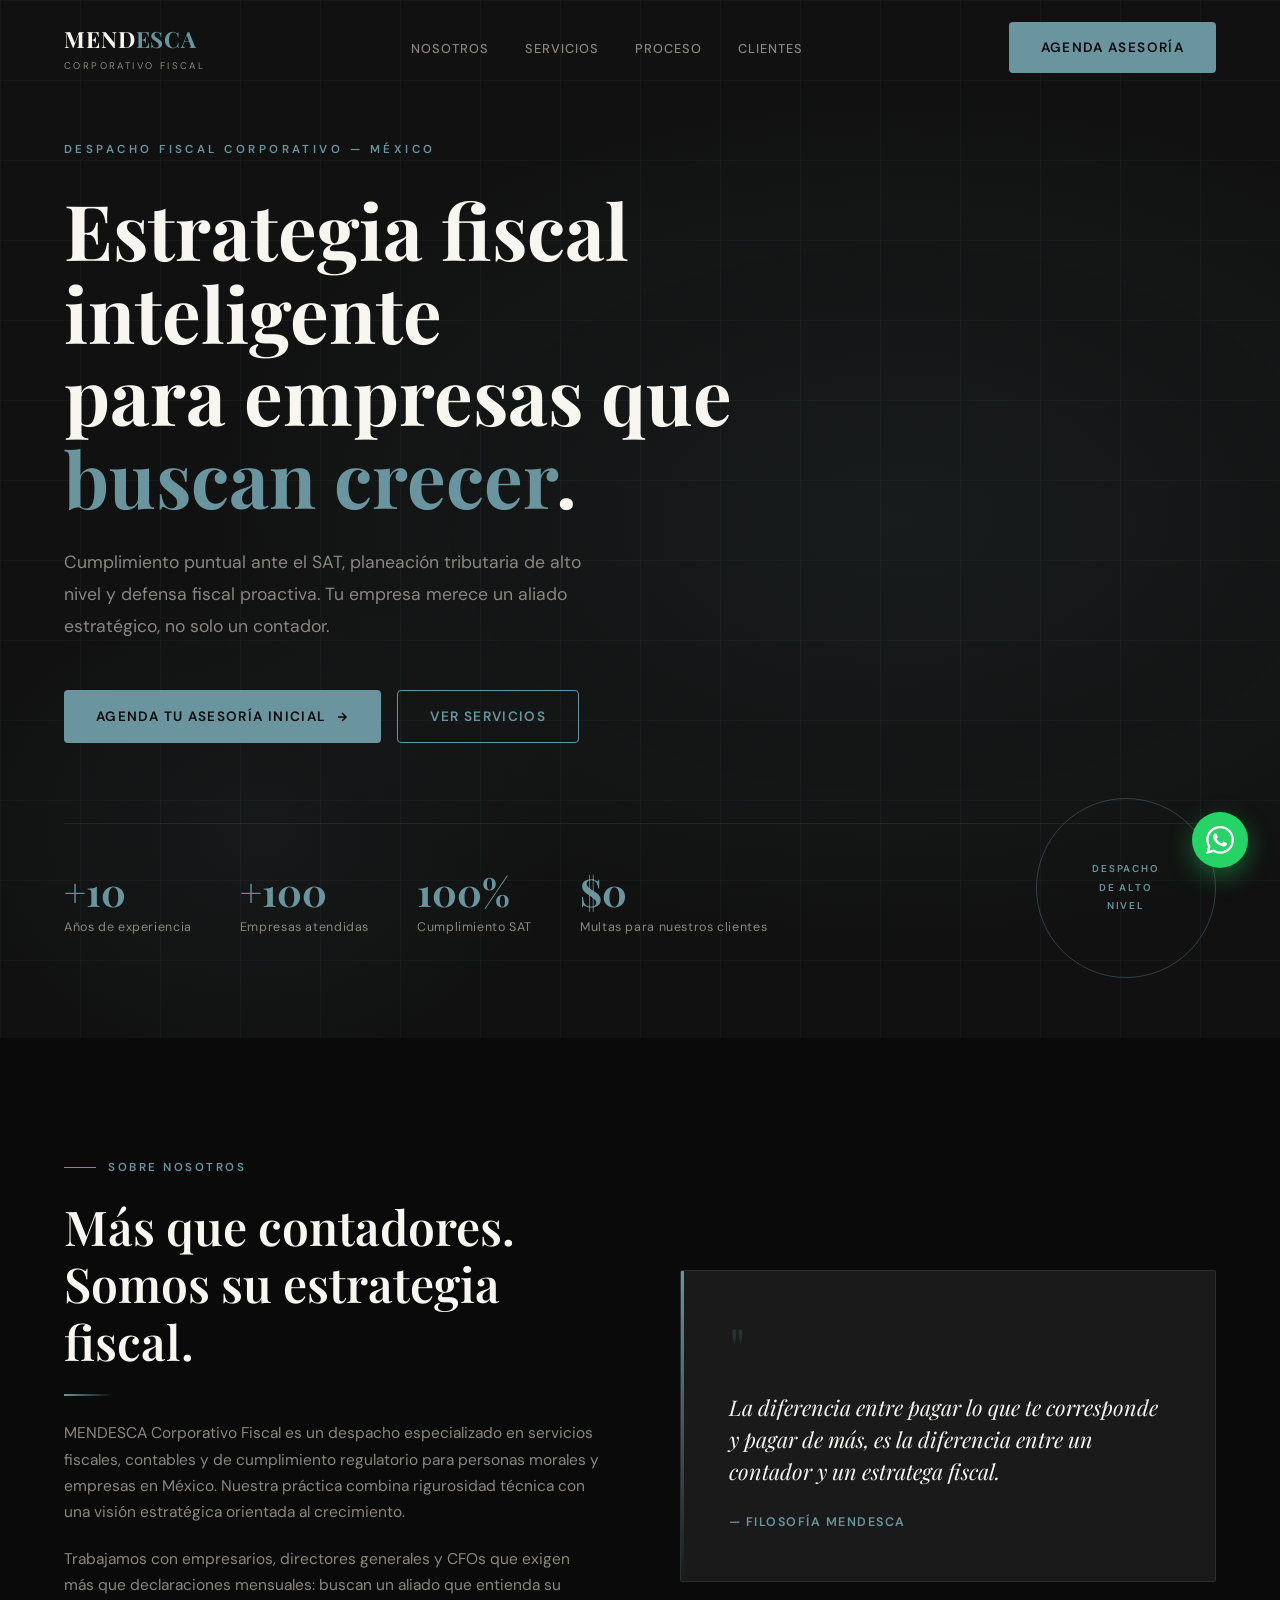
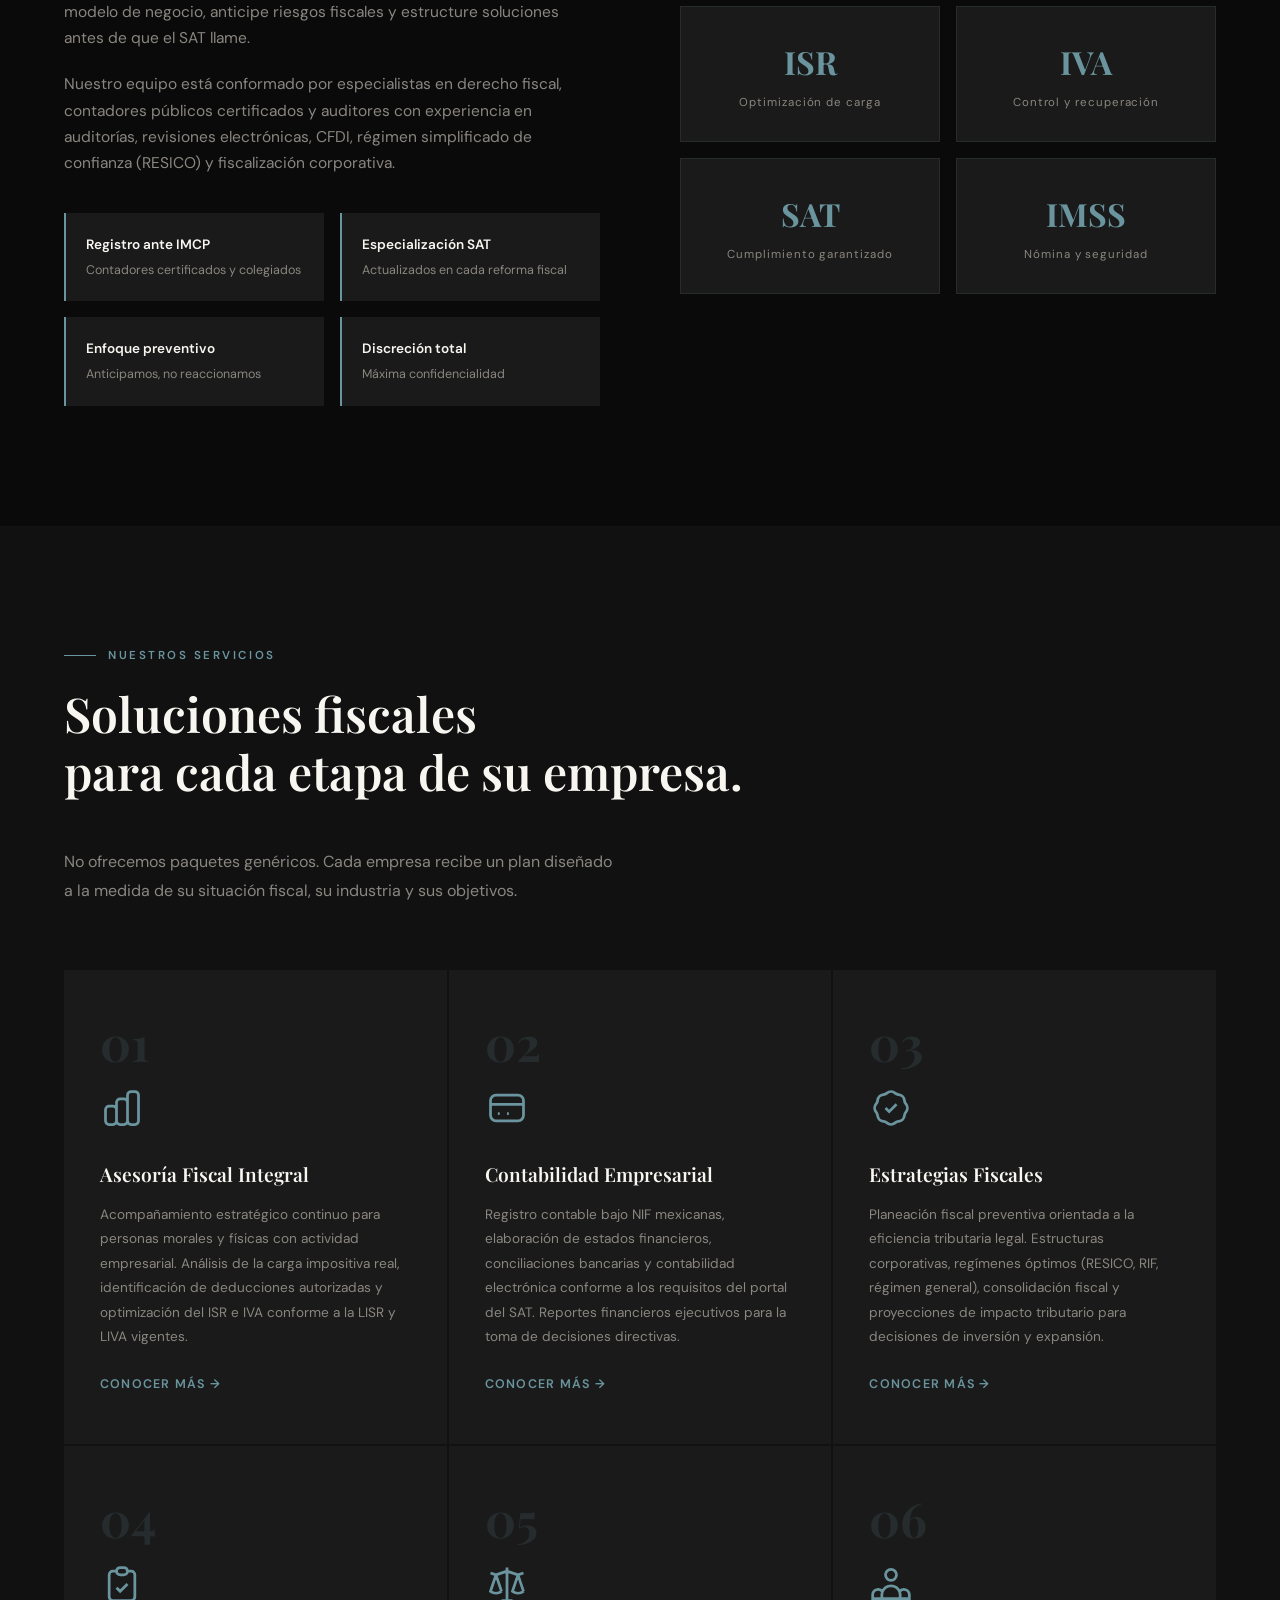
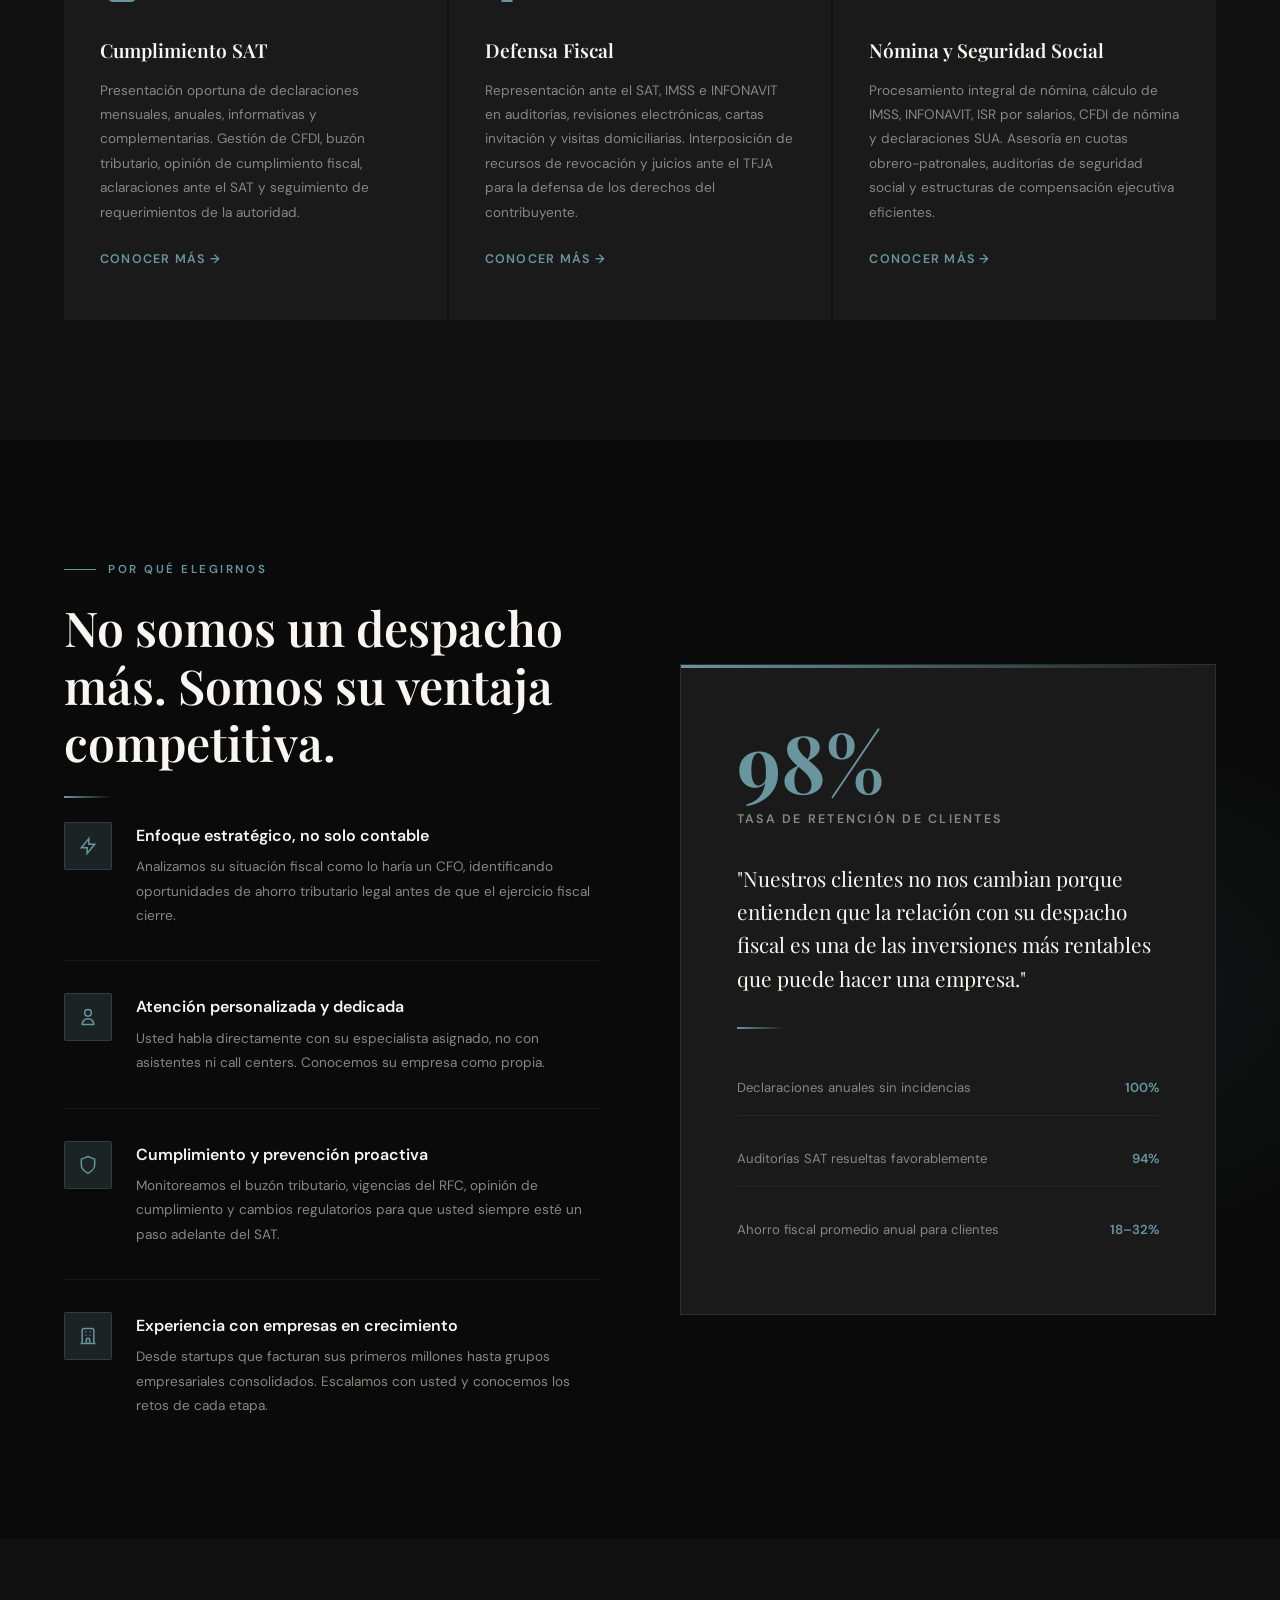
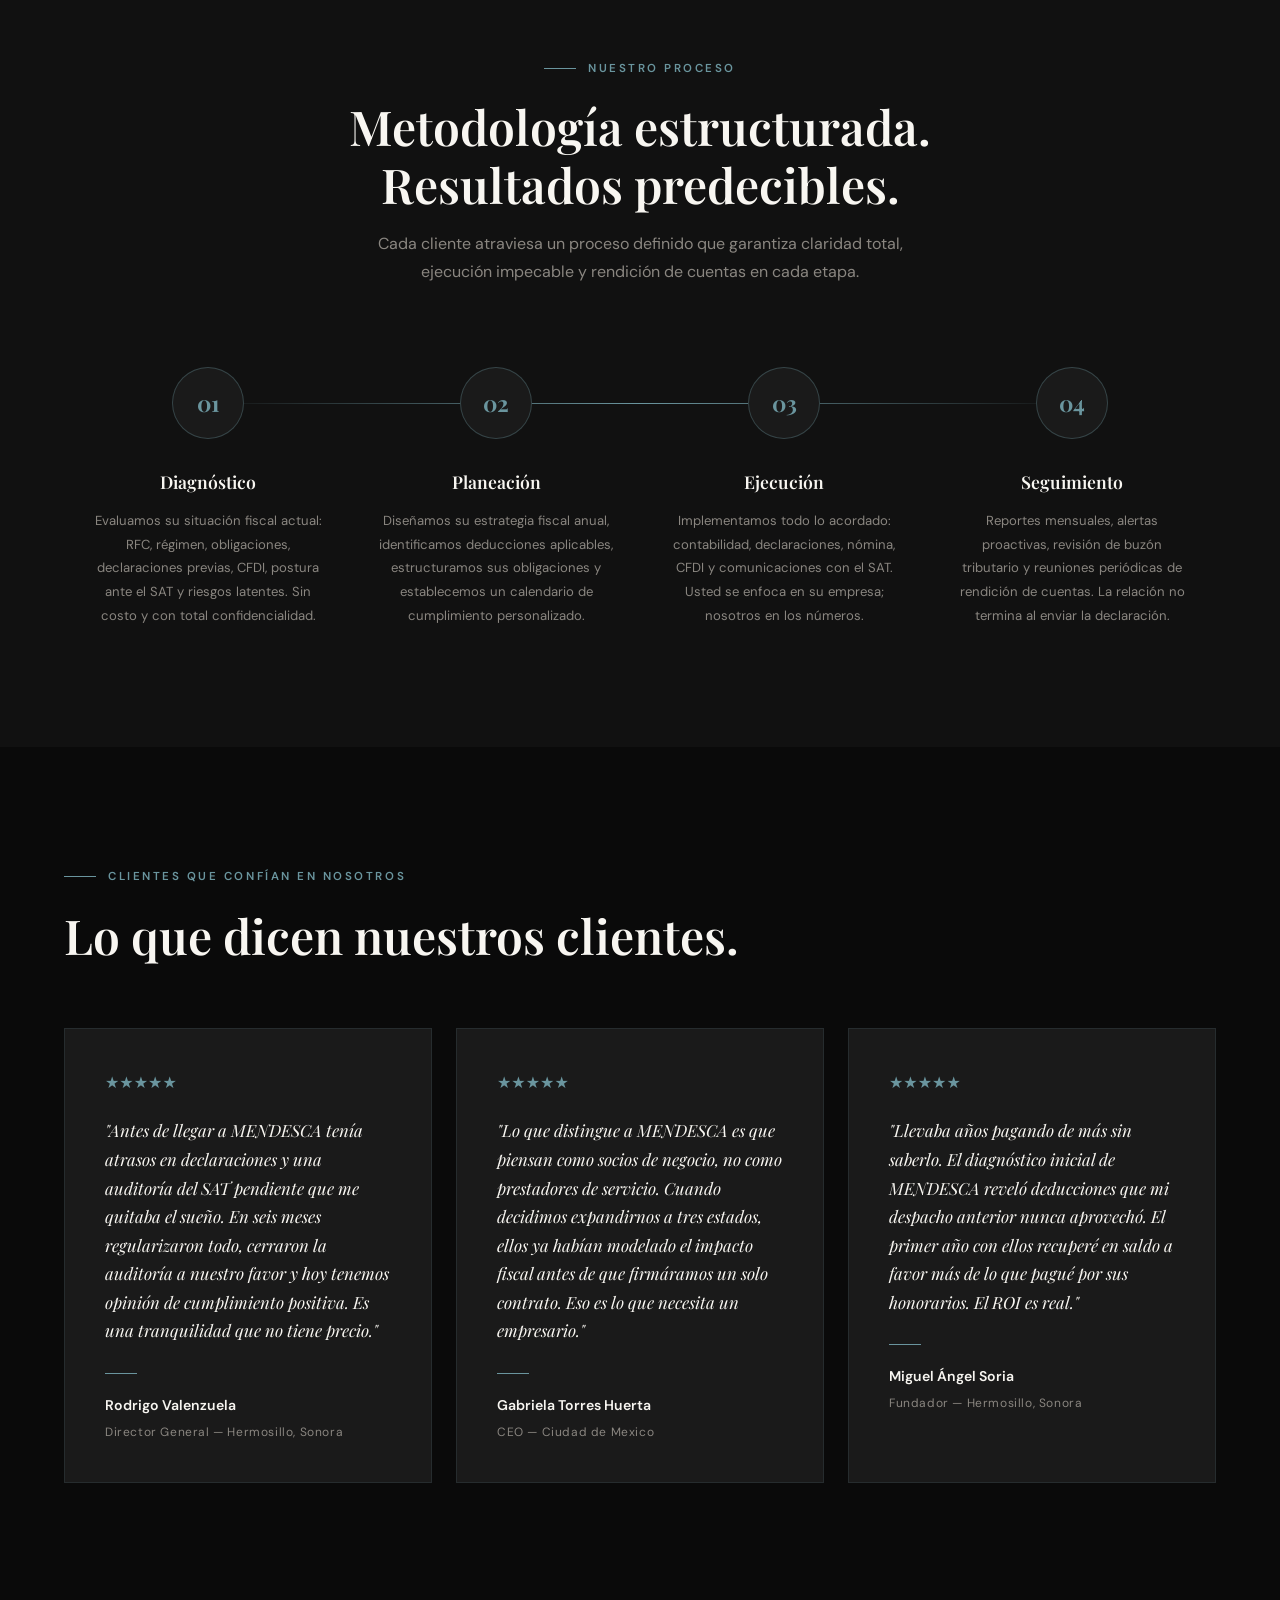
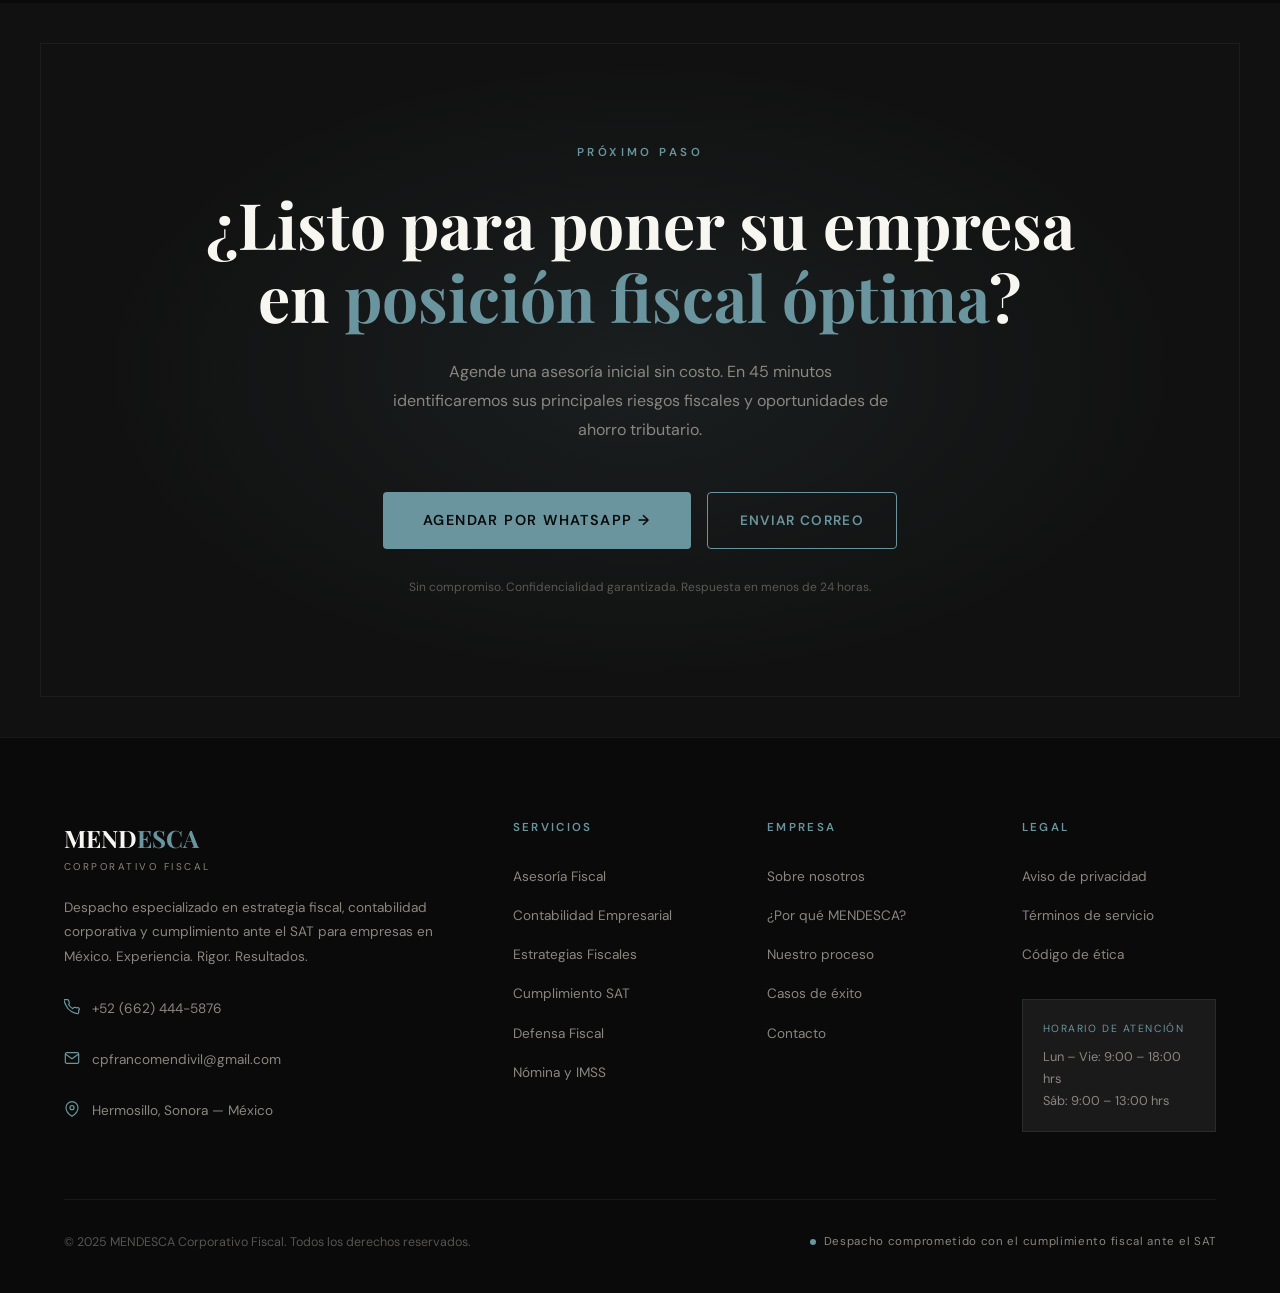
==== commit 3fdd939d: "Cambios en nomrbes testimonios" ====
--- a/HTML PAGINA WEB.html
+++ b/HTML PAGINA WEB.html
@@ -1375,7 +1375,7 @@
           <p class="testimonio-text">"Antes de llegar a MENDESCA tenía atrasos en declaraciones y una auditoría del SAT pendiente que me quitaba el sueño. En seis meses regularizaron todo, cerraron la auditoría a nuestro favor y hoy tenemos opinión de cumplimiento positiva. Es una tranquilidad que no tiene precio."</p>
           <div class="testimonio-divider"></div>
           <div class="testimonio-name">Rodrigo Valenzuela</div>
-          <div class="testimonio-role">Director General — Grupo Logístico RV, Monterrey NL</div>
+          <div class="testimonio-role">Director General — Hermosillo, Sonora</div>
         </div>
 
         <div class="testimonio">
@@ -1383,7 +1383,7 @@
           <p class="testimonio-text">"Lo que distingue a MENDESCA es que piensan como socios de negocio, no como prestadores de servicio. Cuando decidimos expandirnos a tres estados, ellos ya habían modelado el impacto fiscal antes de que firmáramos un solo contrato. Eso es lo que necesita un empresario."</p>
           <div class="testimonio-divider"></div>
           <div class="testimonio-name">Gabriela Torres Huerta</div>
-          <div class="testimonio-role">CEO — Constructora Inmobilium, Guadalajara JAL</div>
+          <div class="testimonio-role">CEO — Ciudad de Mexico</div>
         </div>
 
         <div class="testimonio">
@@ -1391,7 +1391,7 @@
           <p class="testimonio-text">"Llevaba años pagando de más sin saberlo. El diagnóstico inicial de MENDESCA reveló deducciones que mi despacho anterior nunca aprovechó. El primer año con ellos recuperé en saldo a favor más de lo que pagué por sus honorarios. El ROI es real."</p>
           <div class="testimonio-divider"></div>
           <div class="testimonio-name">Miguel Ángel Soria</div>
-          <div class="testimonio-role">Fundador — Distribuidora Soria & Asociados, CDMX</div>
+          <div class="testimonio-role">Fundador — Hermosillo, Sonora</div>
         </div>
 
       </div>
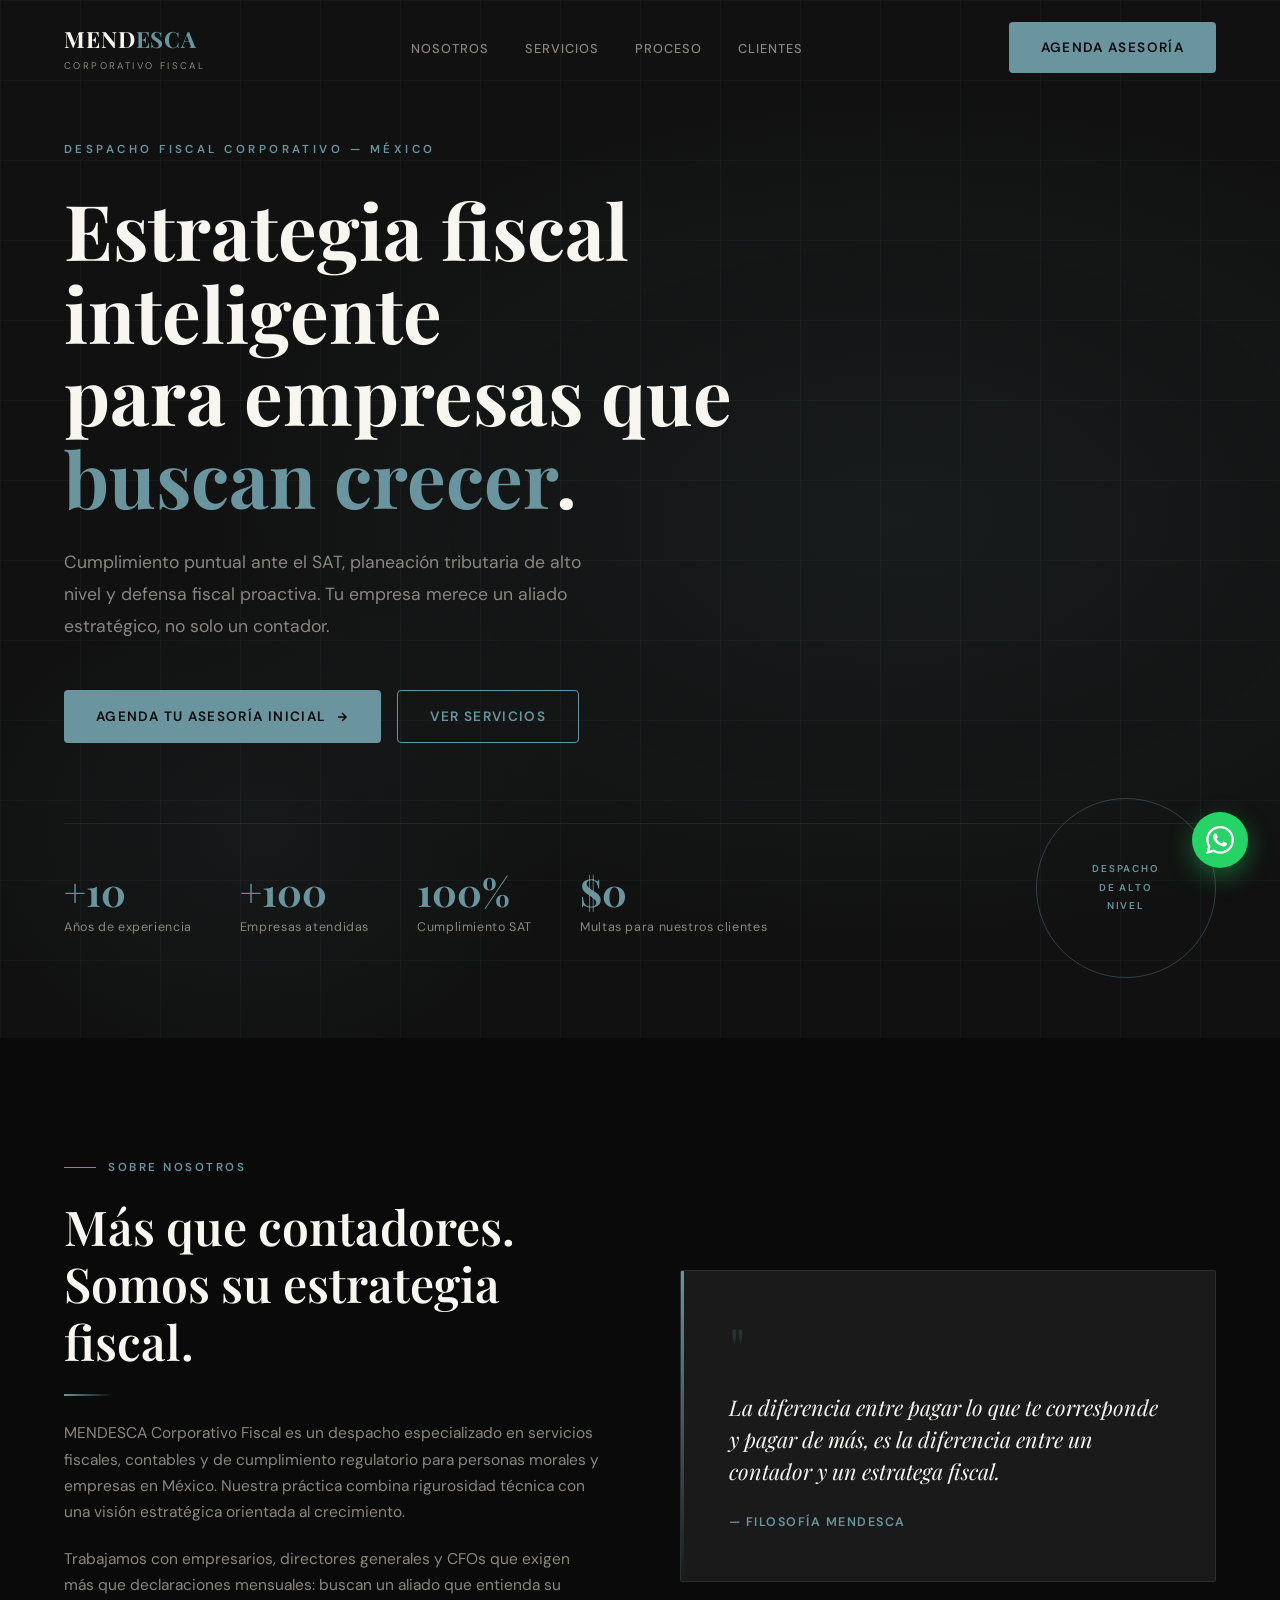
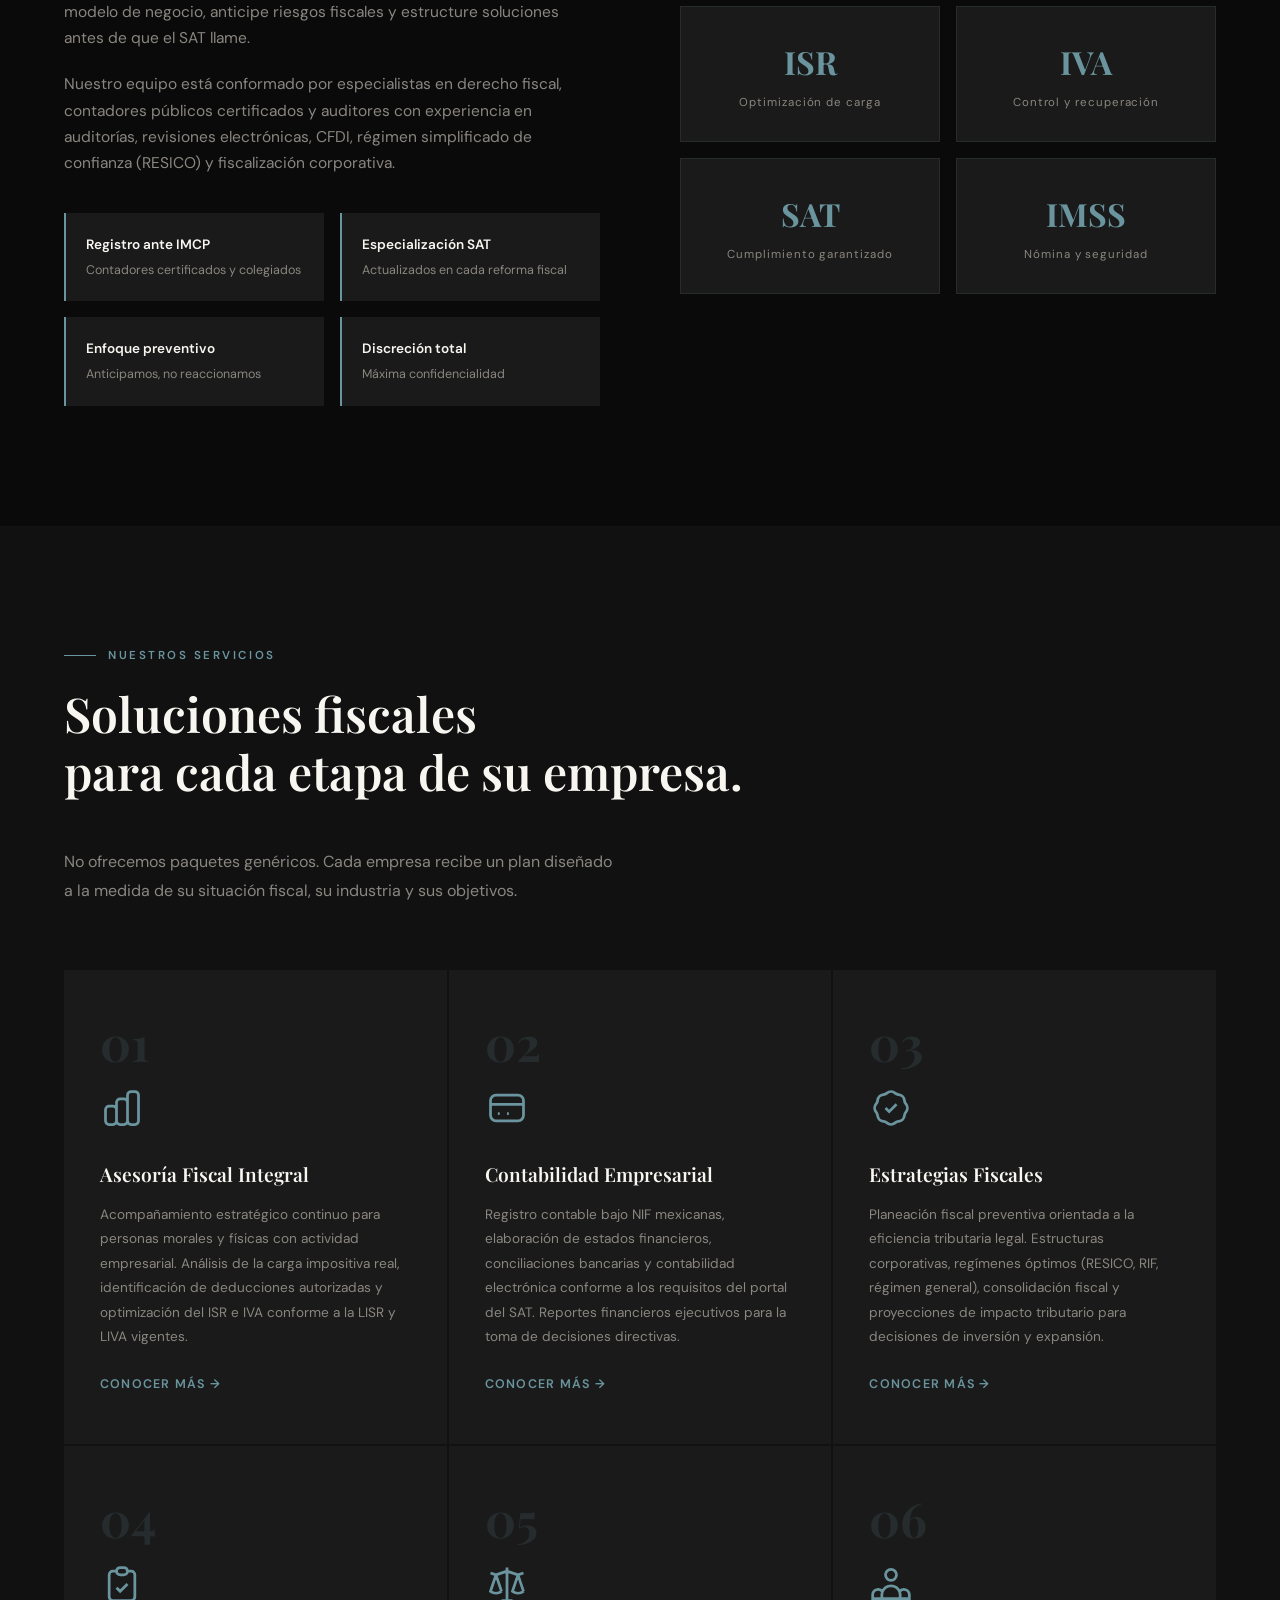
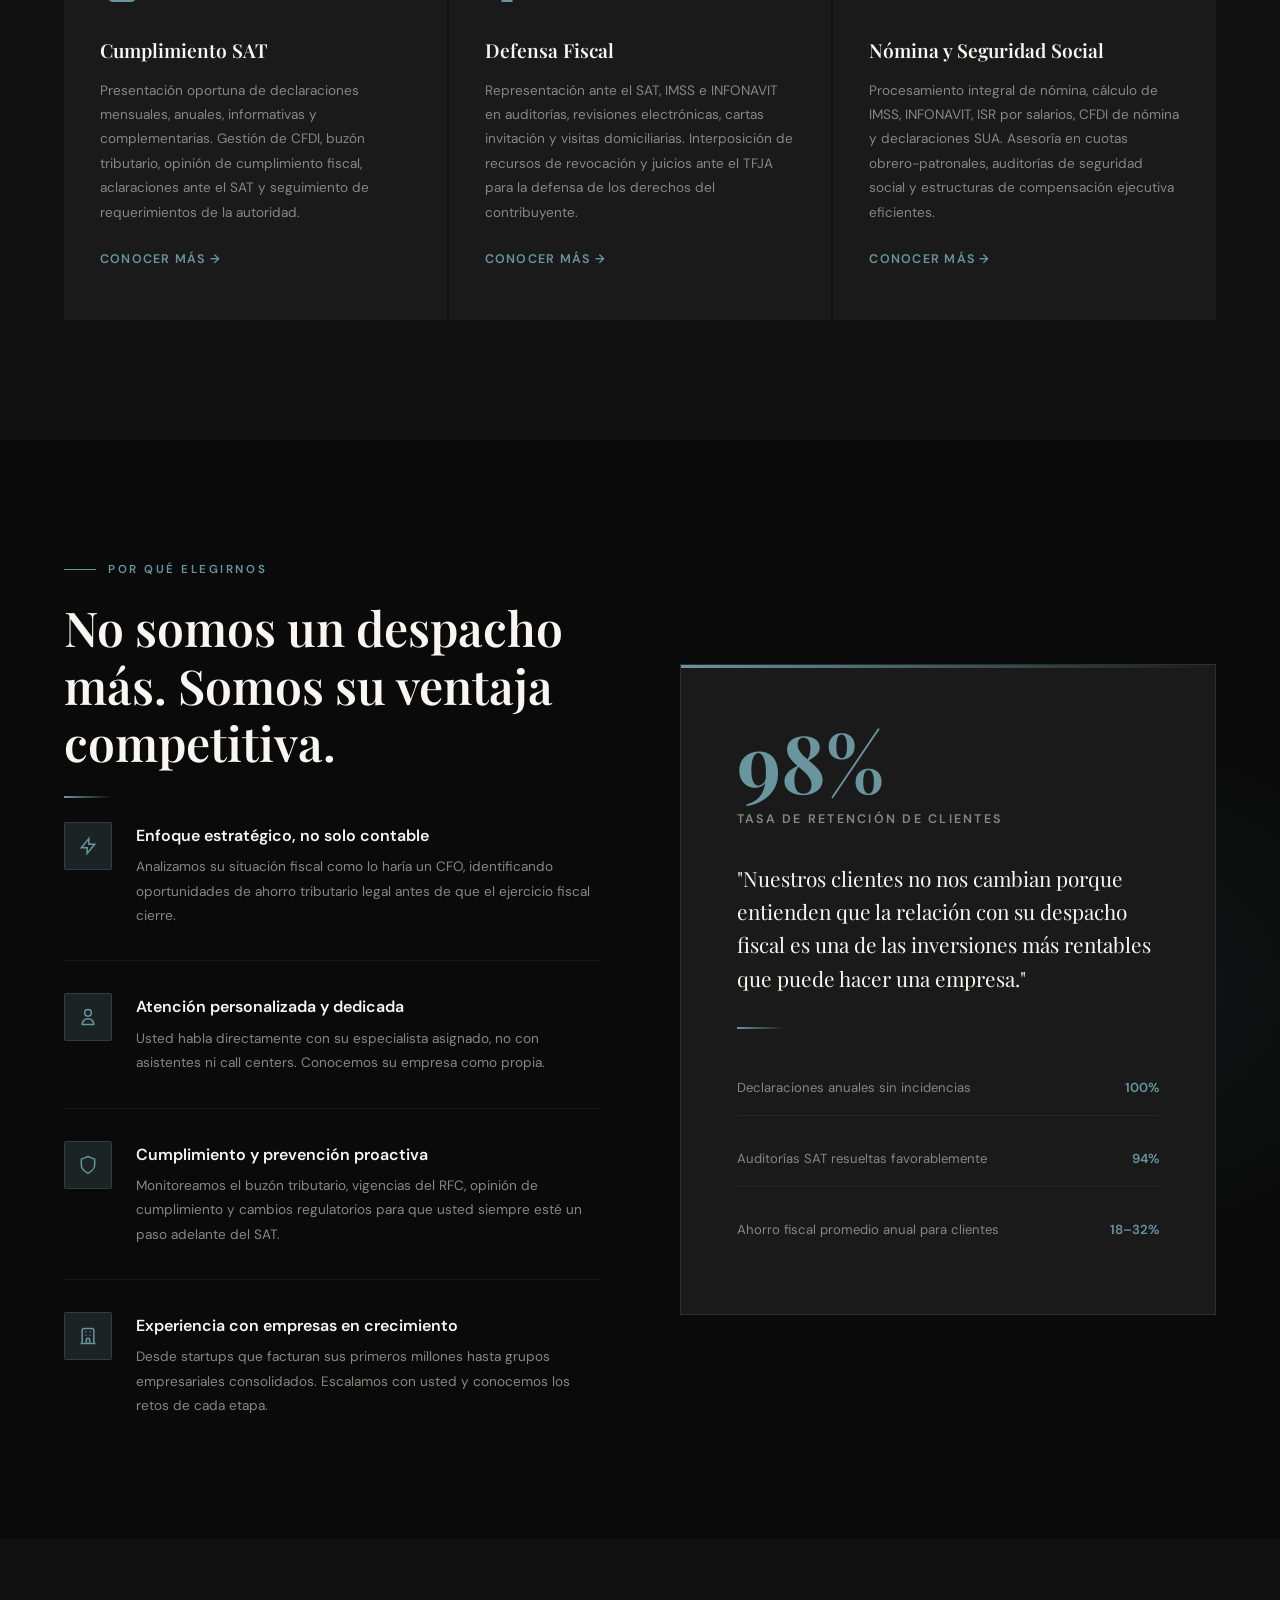
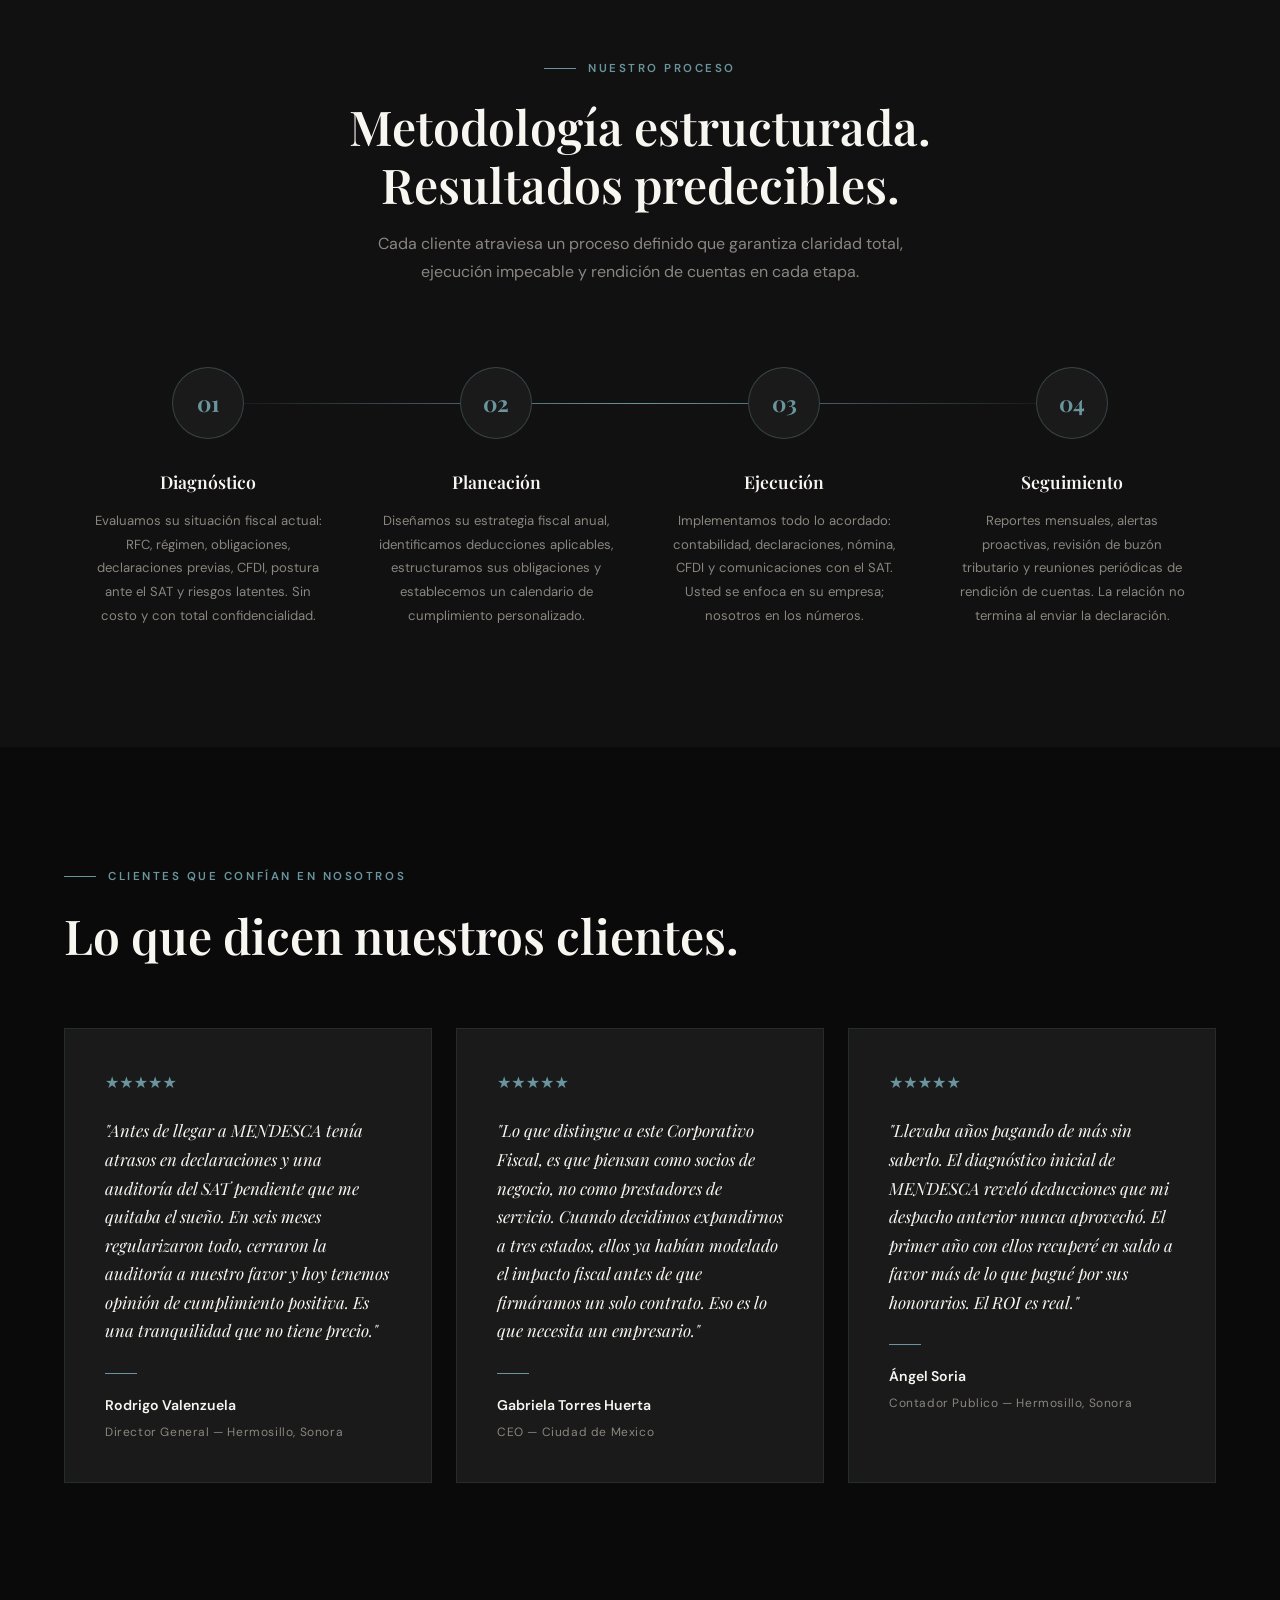
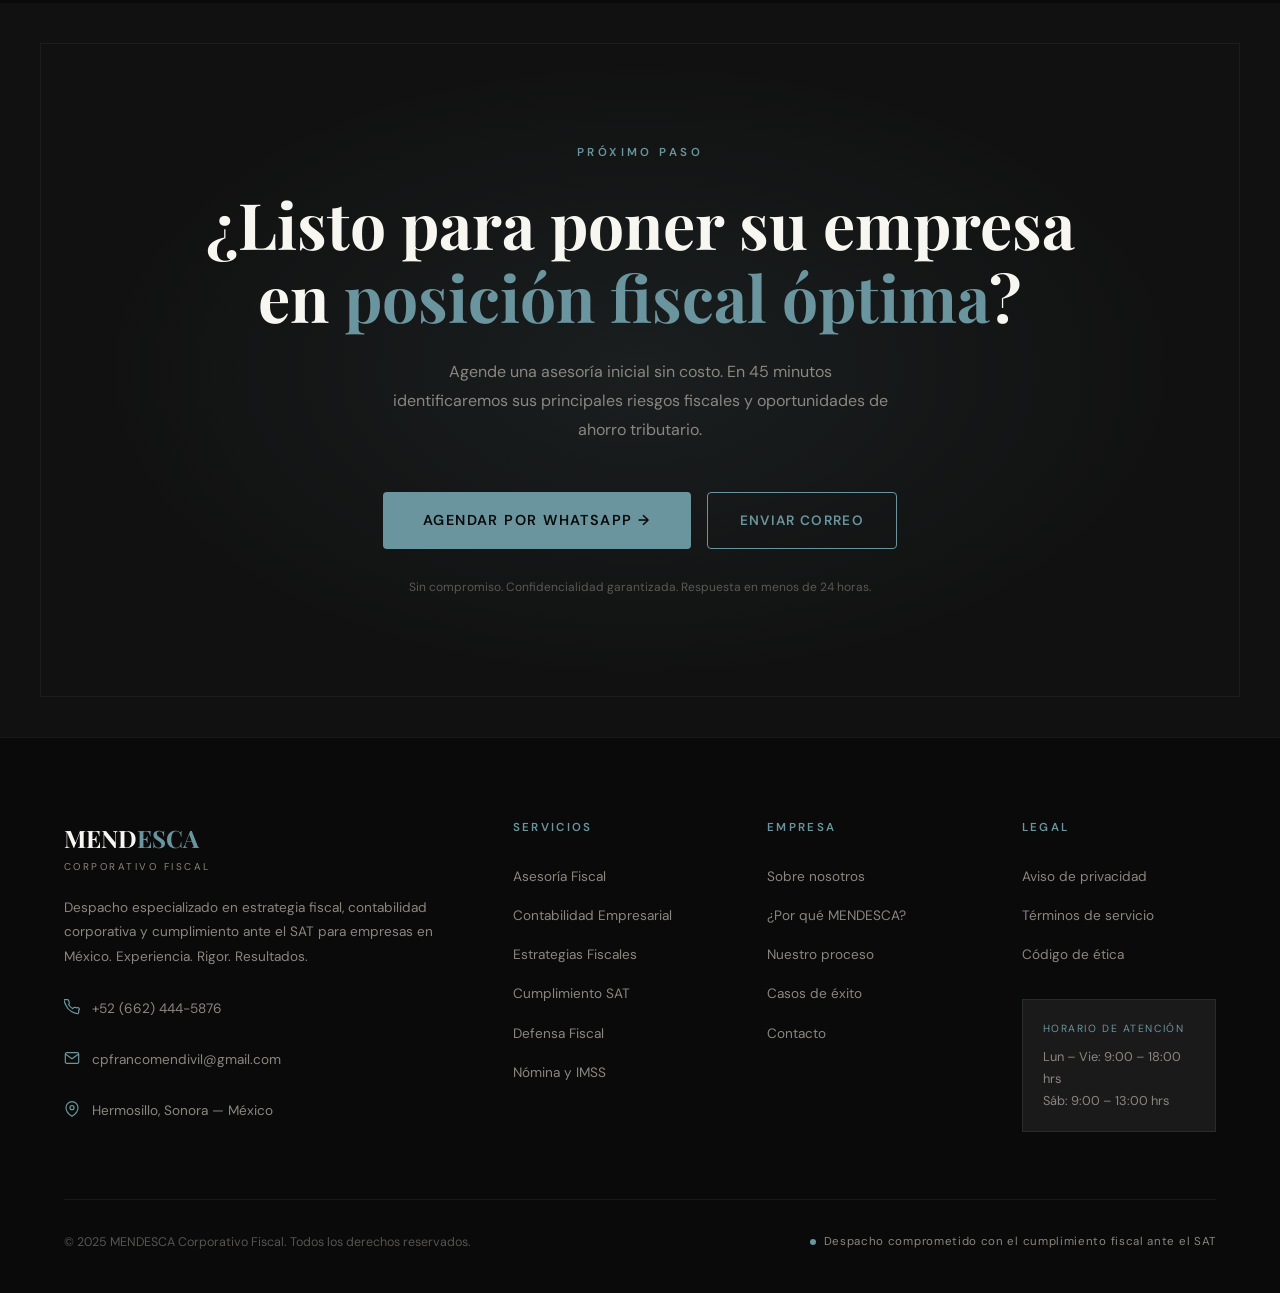
==== commit 9cc0d30f: "Modificacion nombres" ====
--- a/HTML PAGINA WEB.html
+++ b/HTML PAGINA WEB.html
@@ -1380,7 +1380,7 @@
 
         <div class="testimonio">
           <div class="testimonio-stars">★★★★★</div>
-          <p class="testimonio-text">"Lo que distingue a MENDESCA es que piensan como socios de negocio, no como prestadores de servicio. Cuando decidimos expandirnos a tres estados, ellos ya habían modelado el impacto fiscal antes de que firmáramos un solo contrato. Eso es lo que necesita un empresario."</p>
+          <p class="testimonio-text">"Lo que distingue a este Corporativo Fiscal, es que piensan como socios de negocio, no como prestadores de servicio. Cuando decidimos expandirnos a tres estados, ellos ya habían modelado el impacto fiscal antes de que firmáramos un solo contrato. Eso es lo que necesita un empresario."</p>
           <div class="testimonio-divider"></div>
           <div class="testimonio-name">Gabriela Torres Huerta</div>
           <div class="testimonio-role">CEO — Ciudad de Mexico</div>
@@ -1390,8 +1390,8 @@
           <div class="testimonio-stars">★★★★★</div>
           <p class="testimonio-text">"Llevaba años pagando de más sin saberlo. El diagnóstico inicial de MENDESCA reveló deducciones que mi despacho anterior nunca aprovechó. El primer año con ellos recuperé en saldo a favor más de lo que pagué por sus honorarios. El ROI es real."</p>
           <div class="testimonio-divider"></div>
-          <div class="testimonio-name">Miguel Ángel Soria</div>
-          <div class="testimonio-role">Fundador — Hermosillo, Sonora</div>
+          <div class="testimonio-name">Ángel Soria</div>
+          <div class="testimonio-role">Contador Publico — Hermosillo, Sonora</div>
         </div>
 
       </div>
